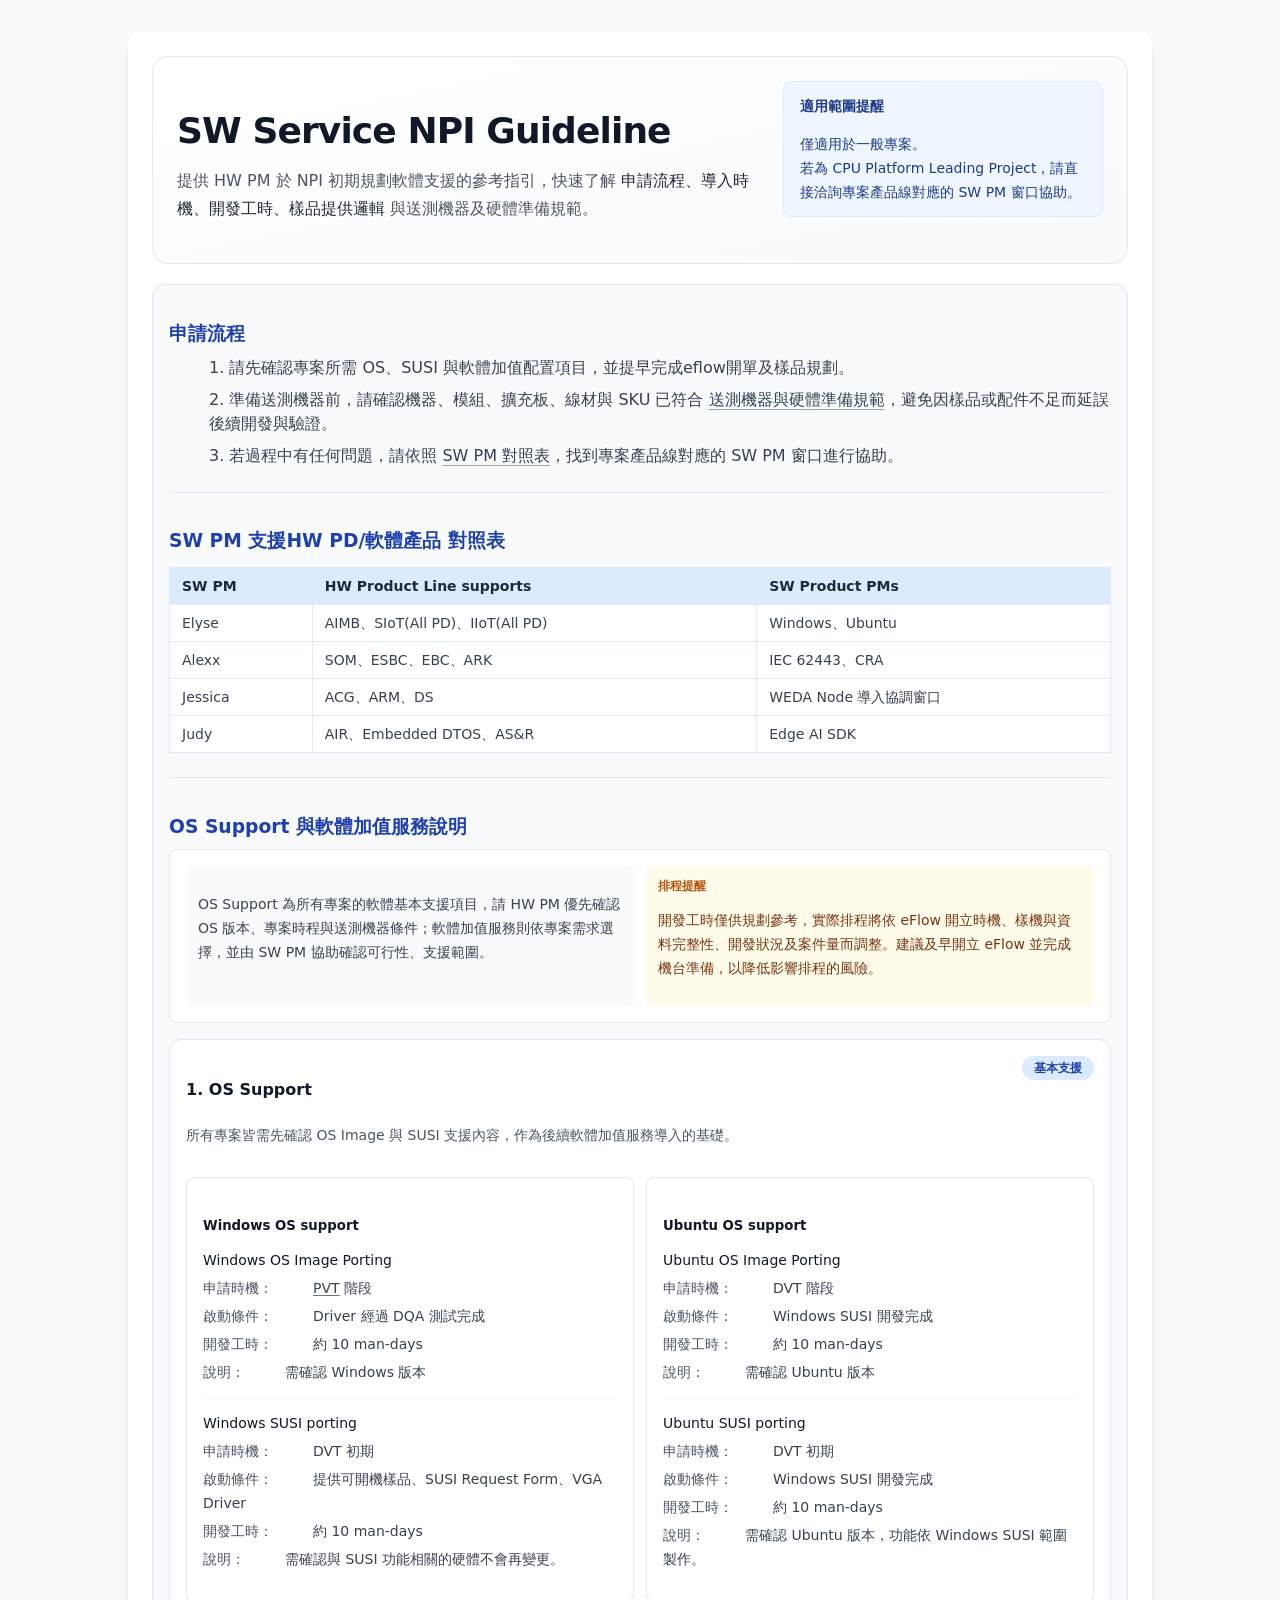
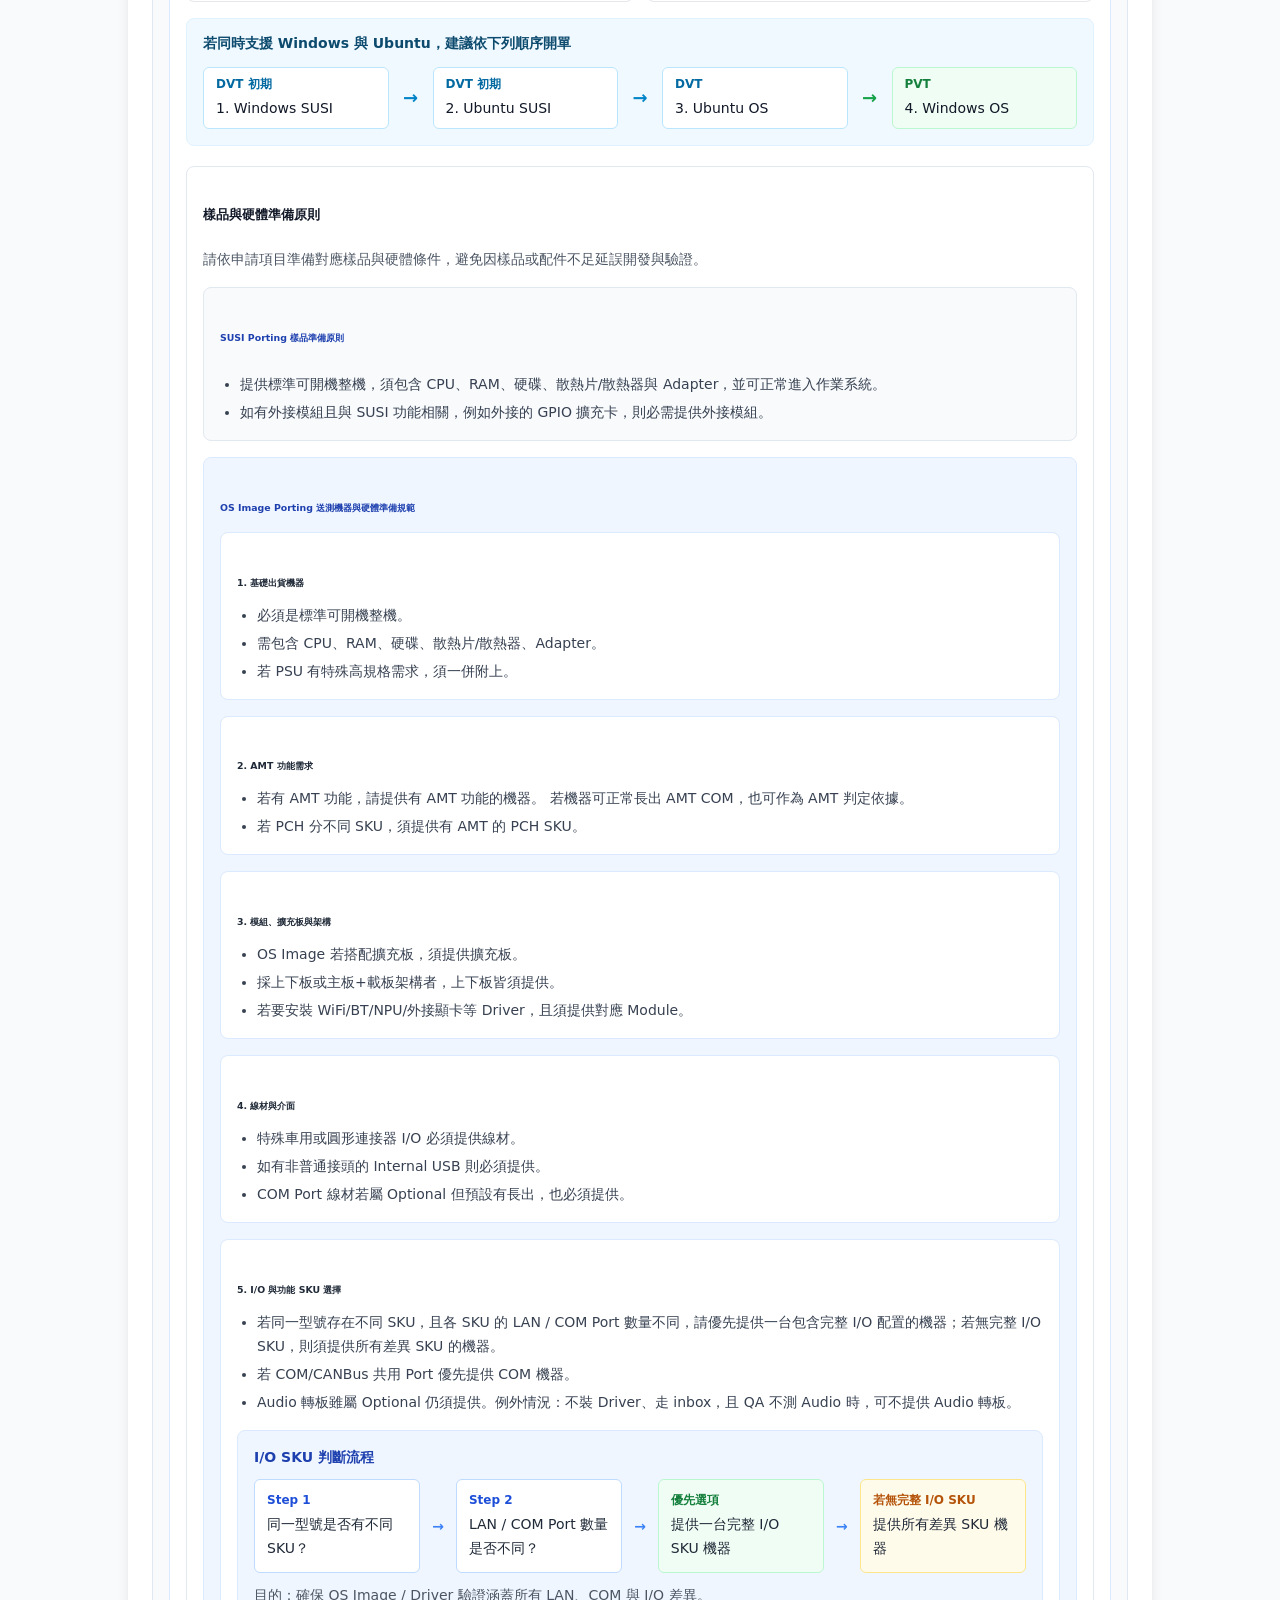
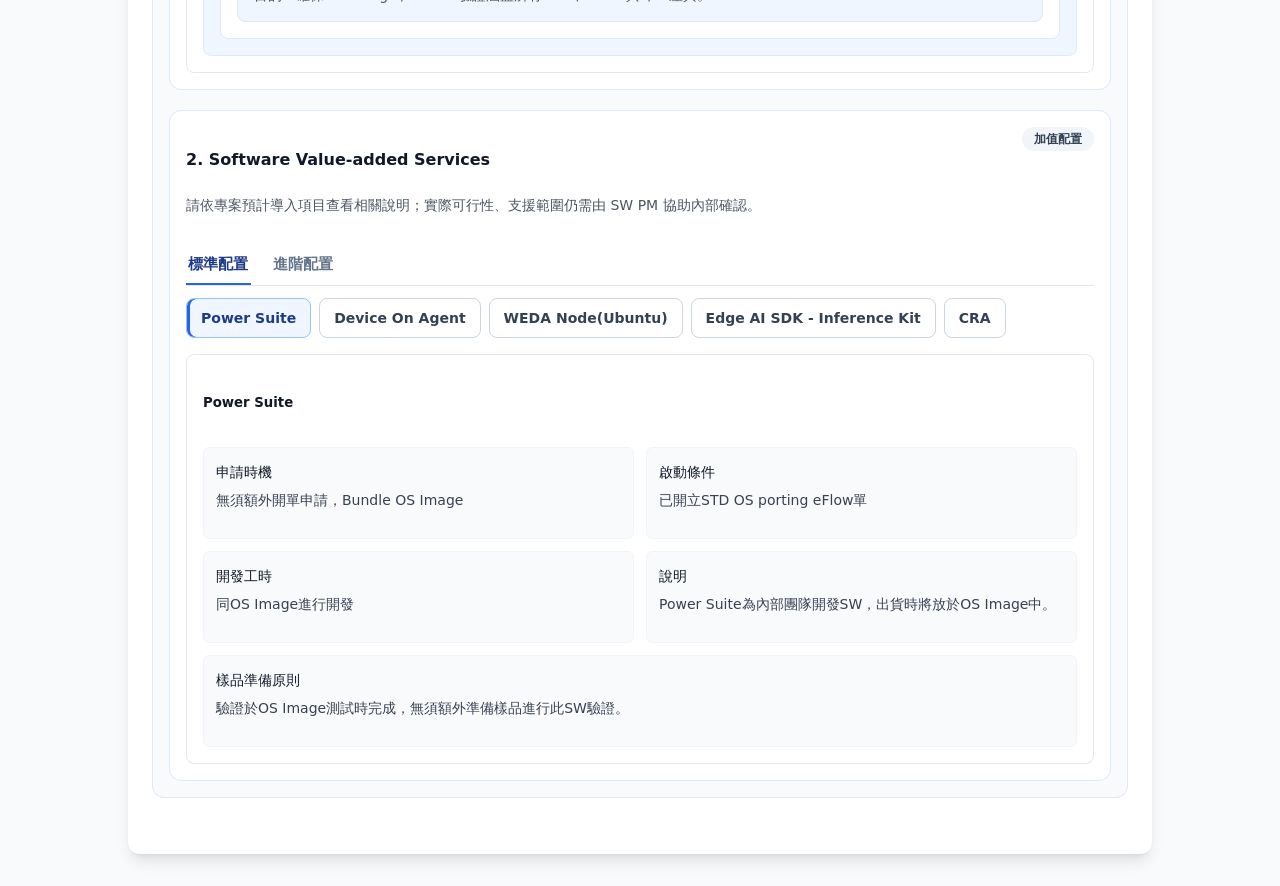
==== html/sw-service-npi-no-cdn.html @ 509550d4 "Update SW Service NPI guideline package" ====
﻿<!DOCTYPE html>
<html lang="zh-TW" class="scroll-smooth">
<head>
  <meta charset="UTF-8" />
  <meta name="viewport" content="width=device-width, initial-scale=1.0" />
  <title>SW Service NPI</title>
  <style id="offline-tailwind-replacement">
    *,*::before,*::after{box-sizing:border-box;border-width:0;border-style:solid;border-color:#e5e7eb}html{line-height:1.5;-webkit-text-size-adjust:100%;font-family:Inter,ui-sans-serif,system-ui,-apple-system,BlinkMacSystemFont,"Segoe UI",sans-serif}body{margin:0;line-height:inherit}button,input,select,textarea{font:inherit;color:inherit;margin:0}button{cursor:pointer;background:transparent}table{border-collapse:collapse}ul,ol{margin-top:0;margin-bottom:0}a{color:inherit;text-decoration:inherit}.scroll-smooth{scroll-behavior:smooth}.fixed{position:fixed}.inset-0{inset:0}.z-50{z-index:50}.mx-auto{margin-left:auto;margin-right:auto}.mt-1{margin-top:.25rem}.mt-2{margin-top:.5rem}.mt-3{margin-top:.75rem}.mt-4{margin-top:1rem}.mt-5{margin-top:1.25rem}.mt-6{margin-top:1.5rem}.mt-8{margin-top:2rem}.mb-0{margin-bottom:0}.mb-1{margin-bottom:.25rem}.mb-2{margin-bottom:.5rem}.mb-3{margin-bottom:.75rem}.mb-4{margin-bottom:1rem}.mb-5{margin-bottom:1.25rem}.mb-6{margin-bottom:1.5rem}.mb-8{margin-bottom:2rem}.block{display:block}.inline{display:inline}.inline-flex{display:inline-flex}.flex{display:flex}.grid{display:grid}.hidden{display:none}.h-4{height:1rem}.h-12{height:3rem}.w-4{width:1rem}.w-12{width:3rem}.w-full{width:100%}.w-fit{width:fit-content}.min-h-screen{min-height:100vh}.min-h-\[100px\]{min-height:100px}.min-w-full{min-width:100%}.min-w-\[760px\]{min-width:760px}.max-w-md{max-width:28rem}.max-w-3xl{max-width:48rem}.max-w-5xl{max-width:64rem}.shrink-0{flex-shrink:0}.grid-cols-\[1fr_28px_1fr_28px_1fr_28px_1fr\]{grid-template-columns:1fr 28px 1fr 28px 1fr 28px 1fr}.flex-col{flex-direction:column}.flex-wrap{flex-wrap:wrap}.items-start{align-items:flex-start}.items-center{align-items:center}.justify-center{justify-content:center}.justify-end{justify-content:flex-end}.gap-1{gap:.25rem}.gap-2{gap:.5rem}.gap-3{gap:.75rem}.gap-4{gap:1rem}.gap-5{gap:1.25rem}.gap-8{gap:2rem}.space-y-1>*+*{margin-top:.25rem}.space-y-2>*+*{margin-top:.5rem}.space-y-3>*+*{margin-top:.75rem}.space-y-4>*+*{margin-top:1rem}.space-y-6>*+*{margin-top:1.5rem}.space-x-2>*+*{margin-left:.5rem}.overflow-x-auto{overflow-x:auto}.scroll-mt-6{scroll-margin-top:1.5rem}.rounded{border-radius:.25rem}.rounded-md{border-radius:.375rem}.rounded-lg{border-radius:.5rem}.rounded-xl{border-radius:.75rem}.rounded-2xl{border-radius:1rem}.rounded-full{border-radius:9999px}.border{border-width:1px}.border-t{border-top-width:1px}.border-b{border-bottom-width:1px}.border-dashed{border-style:dashed}.border-gray-100{border-color:#f3f4f6}.border-gray-200{border-color:#e5e7eb}.border-gray-300{border-color:#d1d5db}.border-slate-100{border-color:#f1f5f9}.border-slate-200{border-color:#e2e8f0}.border-blue-100{border-color:#dbeafe}.border-blue-200{border-color:#bfdbfe}.border-sky-100{border-color:#e0f2fe}.border-sky-200{border-color:#bae6fd}.border-green-200{border-color:#bbf7d0}.border-amber-200{border-color:#fde68a}.bg-white{background-color:#fff}.bg-gray-50{background-color:#f9fafb}.bg-gray-100{background-color:#f3f4f6}.bg-gray-900\/40{background-color:rgba(17,24,39,.4)}.bg-slate-50{background-color:#f8fafc}.bg-slate-100{background-color:#f1f5f9}.bg-blue-50{background-color:#eff6ff}.bg-blue-100{background-color:#dbeafe}.bg-blue-700{background-color:#1d4ed8}.bg-sky-50{background-color:#f0f9ff}.bg-green-50{background-color:#f0fdf4}.bg-green-100{background-color:#dcfce7}.bg-amber-50{background-color:#fffbeb}.bg-gradient-to-br{background-image:linear-gradient(to bottom right,var(--tw-gradient-from,#fff),var(--tw-gradient-to,#f8fafc))}.from-white{--tw-gradient-from:#fff}.to-slate-50{--tw-gradient-to:#f8fafc}.p-3{padding:.75rem}.p-4{padding:1rem}.p-5{padding:1.25rem}.p-6{padding:1.5rem}.px-1{padding-left:.25rem;padding-right:.25rem}.px-3{padding-left:.75rem;padding-right:.75rem}.px-4{padding-left:1rem;padding-right:1rem}.px-5{padding-left:1.25rem;padding-right:1.25rem}.py-1{padding-top:.25rem;padding-bottom:.25rem}.py-2{padding-top:.5rem;padding-bottom:.5rem}.py-2\.5{padding-top:.625rem;padding-bottom:.625rem}.py-3{padding-top:.75rem;padding-bottom:.75rem}.pt-3{padding-top:.75rem}.pt-4{padding-top:1rem}.pt-5{padding-top:1.25rem}.pt-6{padding-top:1.5rem}.pb-1{padding-bottom:.25rem}.pl-5{padding-left:1.25rem}.text-left{text-align:left}.text-center{text-align:center}.text-xs{font-size:.75rem;line-height:1rem}.text-sm{font-size:.875rem;line-height:1.25rem}.text-base{font-size:1rem;line-height:1.5rem}.text-lg{font-size:1.125rem;line-height:1.75rem}.text-xl{font-size:1.25rem;line-height:1.75rem}.text-2xl{font-size:1.5rem;line-height:2rem}.text-3xl{font-size:1.875rem;line-height:2.25rem}.font-medium{font-weight:500}.font-semibold{font-weight:600}.font-bold{font-weight:700}.leading-none{line-height:1}.leading-6{line-height:1.5rem}.leading-7{line-height:1.75rem}.leading-relaxed{line-height:1.625}.tracking-tight{letter-spacing:-.025em}.text-white{color:#fff}.text-gray-500{color:#6b7280}.text-gray-600{color:#4b5563}.text-gray-700{color:#374151}.text-gray-800{color:#1f2937}.text-gray-900{color:#111827}.text-slate-700{color:#334155}.text-blue-500{color:#3b82f6}.text-blue-600{color:#2563eb}.text-blue-700{color:#1d4ed8}.text-blue-800{color:#1e40af}.text-blue-900{color:#1e3a8a}.text-sky-600{color:#0284c7}.text-sky-700{color:#0369a1}.text-sky-900{color:#0c4a6e}.text-sky-950{color:#082f49}.text-green-600{color:#16a34a}.text-green-700{color:#15803d}.text-amber-700{color:#b45309}.text-amber-900{color:#78350f}.text-red-600{color:#dc2626}.underline{text-decoration-line:underline}.decoration-1{text-decoration-thickness:1px}.decoration-slate-400{text-decoration-color:#94a3b8}.decoration-slate-500{text-decoration-color:#64748b}.underline-offset-2{text-underline-offset:2px}.underline-offset-4{text-underline-offset:4px}.shadow-sm{box-shadow:0 1px 2px 0 rgba(0,0,0,.05)}.shadow-lg{box-shadow:0 10px 15px -3px rgba(0,0,0,.1),0 4px 6px -4px rgba(0,0,0,.1)}.shadow-xl{box-shadow:0 20px 25px -5px rgba(0,0,0,.1),0 8px 10px -6px rgba(0,0,0,.1)}.list-decimal{list-style-type:decimal}.list-disc{list-style-type:disc}.list-inside{list-style-position:inside}.list-outside{list-style-position:outside}.break-words{overflow-wrap:break-word}.whitespace-normal{white-space:normal}.hover\:bg-blue-800:hover{background-color:#1e40af}.hover\:text-slate-900:hover{color:#0f172a}.focus\:outline-none:focus{outline:2px solid transparent;outline-offset:2px}.focus\:border-blue-500:focus{border-color:#3b82f6}.focus\:ring-2:focus{box-shadow:0 0 0 2px rgba(59,130,246,.25)}.focus\:ring-blue-100:focus{box-shadow:0 0 0 2px #dbeafe}.focus\:ring-blue-200:focus{box-shadow:0 0 0 2px #bfdbfe}input,select,textarea{border:1px solid #d1d5db;background:#fff}input[type="checkbox"]{accent-color:#2563eb}input::file-selector-button{margin-right:1rem;border:0;border-radius:.375rem;background:#eff6ff;padding:.5rem 1rem;color:#1d4ed8;font-size:.875rem;font-weight:600}input::file-selector-button:hover{background:#dbeafe}@media (min-width:640px){.sm\:grid-cols-2{grid-template-columns:repeat(2,minmax(0,1fr))}.sm\:flex-row{flex-direction:row}.sm\:items-center{align-items:center}.sm\:justify-end{justify-content:flex-end}}@media (min-width:768px){.md\:block{display:block}.md\:col-span-2{grid-column:span 2/span 2}.md\:max-w-xs{max-width:20rem}.md\:grid-cols-2{grid-template-columns:repeat(2,minmax(0,1fr))}.md\:grid-cols-3{grid-template-columns:repeat(3,minmax(0,1fr))}.md\:grid-cols-4{grid-template-columns:repeat(4,minmax(0,1fr))}.md\:grid-cols-\[1fr_auto_1fr_auto_1fr_auto_1fr\]{grid-template-columns:1fr auto 1fr auto 1fr auto 1fr}.md\:flex-row{flex-direction:row}.md\:items-start{align-items:flex-start}.md\:items-center{align-items:center}.md\:items-end{align-items:flex-end}.md\:items-baseline{align-items:baseline}.md\:justify-between{justify-content:space-between}.md\:p-8{padding:2rem}.md\:text-4xl{font-size:2.25rem;line-height:2.5rem}}
  </style>
  <style>
    .service-category-tab {
      border-bottom: 2px solid transparent;
      color: #64748b;
      font-size: 0.95rem;
      font-weight: 700;
      padding: 0.35rem 0.15rem 0.45rem;
      transition: border-color 120ms ease, color 120ms ease;
    }

    .service-category-tab + .service-category-tab {
      margin-left: 1.25rem;
    }

    .service-category-tab:hover,
    .service-category-tab.is-active {
      border-color: #2563eb;
      color: #1e3a8a;
    }

    .service-tab {
      border: 1px solid #cbd5e1;
      background: #ffffff;
      color: #334155;
      border-radius: 0.5rem;
      font-size: 0.875rem;
      font-weight: 600;
      line-height: 1.25rem;
      padding: 0.55rem 0.875rem;
      transition: background-color 120ms ease, border-color 120ms ease, color 120ms ease, box-shadow 120ms ease;
    }

    .service-tab:hover {
      border-color: #93c5fd;
      background: #f8fafc;
      color: #0f172a;
    }

    .service-category-tab:focus-visible,
    .service-tab:focus-visible {
      outline: none;
      box-shadow: 0 0 0 3px rgba(147, 197, 253, 0.35);
    }

    .service-tab.is-active {
      border-color: #93c5fd;
      background: #eff6ff;
      color: #1e3a8a;
      box-shadow: inset 3px 0 0 #2563eb;
    }
  </style></head>
<body class="bg-gray-50 min-h-screen p-4 md:p-8">
  <main class="max-w-5xl mx-auto space-y-6">
    <section class="bg-white rounded-xl shadow-lg p-6">
      <div class="mb-5 rounded-2xl border border-gray-200 bg-gradient-to-br from-white to-slate-50 p-6">
        <div class="flex flex-col gap-5 md:flex-row md:items-start md:justify-between">
          <div class="max-w-3xl">
            <h1 class="text-3xl font-bold tracking-tight text-gray-900 mb-3 md:text-4xl">SW Service NPI Guideline</h1>
            <p class="text-base leading-7 text-gray-600">
              提供 HW PM 於 NPI 初期規劃軟體支援的參考指引，快速了解
              <span class="font-medium text-gray-800">申請流程、導入時機、開發工時、樣品提供邏輯</span>
              與送測機器及硬體準備規範。
            </p>
          </div>
          <div class="shrink-0 rounded-lg border border-blue-100 bg-blue-50 px-4 py-3 text-sm leading-6 text-blue-900 md:max-w-xs">
            <div class="font-semibold mb-1">適用範圍提醒</div>
            <p class="mb-0">
              僅適用於一般專案。<br />
              若為 CPU Platform Leading Project，請直接洽詢專案產品線對應的 SW PM 窗口協助。
            </p>
          </div>
        </div>
      </div>

      <div class="mb-8 rounded-xl border border-slate-200 bg-slate-50 p-4 text-gray-700">
        <div id="request-flow" class="scroll-mt-6">
          <h3 class="font-semibold text-blue-800 mb-2">申請流程</h3>
          <ol class="list-decimal list-inside space-y-2">
            <li>請先確認專案所需 OS、SUSI 與軟體加值配置項目，並提早完成eflow開單及樣品規劃。</li>
            <li>準備送測機器前，請確認機器、模組、擴充板、線材與 SKU 已符合 <a href="#hardware-preparation" class="font-medium text-slate-700 underline decoration-slate-400 decoration-1 underline-offset-4 hover:text-slate-900">送測機器與硬體準備規範</a>，避免因樣品或配件不足而延誤後續開發與驗證。</li>
            <li>若過程中有任何問題，請依照 <a href="#sw-pm-mapping" class="font-medium text-slate-700 underline decoration-slate-400 decoration-1 underline-offset-4 hover:text-slate-900">SW PM 對照表</a>，找到專案產品線對應的 SW PM 窗口進行協助。</li>
          </ol>
        </div>

        <div id="sw-pm-mapping" class="mt-6 scroll-mt-6 border-t border-blue-100 pt-4">
          <h3 class="font-semibold text-blue-800 mb-3">SW PM 支援HW PD/軟體產品 對照表</h3>
          <div class="overflow-x-auto">
            <table class="min-w-full border border-blue-100 text-sm bg-white">
              <thead class="bg-blue-100 text-gray-800">
                <tr>
                  <th class="border border-blue-100 px-3 py-2 text-left">SW PM</th>
                  <th class="border border-blue-100 px-3 py-2 text-left">HW Product Line supports</th>
                  <th class="border border-blue-100 px-3 py-2 text-left">SW Product PMs</th>
                </tr>
              </thead>
              <tbody>
                <tr>
                  <td class="border border-blue-100 px-3 py-2 font-medium">Elyse</td>
                  <td class="border border-blue-100 px-3 py-2">AIMB、SIoT(All PD)、IIoT(All PD)</td>
                  <td class="border border-blue-100 px-3 py-2">Windows、Ubuntu</td>
                </tr>
                <tr>
                  <td class="border border-blue-100 px-3 py-2 font-medium">Alexx</td>
                  <td class="border border-blue-100 px-3 py-2">SOM、ESBC、EBC、ARK</td>
                  <td class="border border-blue-100 px-3 py-2">IEC 62443、CRA</td>
                </tr>
                <tr>
                  <td class="border border-blue-100 px-3 py-2 font-medium">Jessica</td>
                  <td class="border border-blue-100 px-3 py-2">ACG、ARM、DS</td>
                  <td class="border border-blue-100 px-3 py-2">WEDA Node 導入協調窗口</td>
                </tr>
                <tr>
                  <td class="border border-blue-100 px-3 py-2 font-medium">Judy</td>
                  <td class="border border-blue-100 px-3 py-2">AIR、Embedded DTOS、AS&amp;R</td>
                  <td class="border border-blue-100 px-3 py-2">Edge AI SDK</td>
                </tr>
              </tbody>
            </table>
          </div>
        </div>

        <div id="lt-table" class="mt-6 scroll-mt-6 border-t border-blue-100 pt-4">
          <h3 class="font-semibold text-blue-800 mb-2">OS Support 與軟體加值服務說明</h3>
          <div class="mb-4 rounded-lg border border-slate-200 bg-white p-4 text-sm leading-6 text-gray-700">
            <div class="grid gap-3 md:grid-cols-2">
              <div class="rounded-md bg-slate-50 p-3">
                <p>OS Support 為所有專案的軟體基本支援項目，請 HW PM 優先確認 OS 版本、專案時程與送測機器條件；軟體加值服務則依專案需求選擇，並由 SW PM 協助確認可行性、支援範圍。</p>
              </div>
              <div class="rounded-md bg-amber-50 p-3 text-amber-900">
                <div class="mb-1 text-xs font-semibold text-amber-700">排程提醒</div>
                <p>開發工時僅供規劃參考，實際排程將依 eFlow 開立時機、樣機與資料完整性、開發狀況及案件量而調整。建議及早開立 eFlow 並完成機台準備，以降低影響排程的風險。</p>
              </div>
            </div>
          </div>

          <section id="os-support" class="scroll-mt-6 rounded-xl border border-blue-100 bg-white p-4">
            <div class="mb-4 flex flex-col gap-2 md:flex-row md:items-start md:justify-between">
              <div>
                <h4 class="font-semibold text-gray-900">1. OS Support</h4>
                <p class="mt-1 text-sm leading-6 text-gray-600">所有專案皆需先確認 OS Image 與 SUSI 支援內容，作為後續軟體加值服務導入的基礎。</p>
              </div>
              <span class="w-fit rounded-full bg-blue-100 px-3 py-1 text-xs font-semibold text-blue-800">基本支援</span>
            </div>

            <div class="grid gap-3 md:grid-cols-2">
              <div class="rounded-lg border border-gray-200 p-4">
                <h5 class="mb-3 font-semibold text-gray-900">Windows OS support</h5>
                <div class="space-y-3 text-sm leading-6 text-gray-700">
                  <div><div class="font-medium text-gray-900">Windows OS Image Porting</div><dl class="mt-1 grid gap-1"><div><dt class="inline font-medium text-gray-600">申請時機：</dt><dd class="inline"><span class="underline decoration-slate-500 underline-offset-2">PVT</span> 階段</dd></div><div><dt class="inline font-medium text-gray-600">啟動條件：</dt><dd class="inline">Driver 經過 DQA 測試完成</dd></div><div><dt class="inline font-medium text-gray-600">開發工時：</dt><dd class="inline">約 10 man-days</dd></div><div><dt class="inline font-medium text-gray-600">說明：</dt><dd class="inline">需確認 Windows 版本</dd></div></dl></div>
                  <div class="border-t border-gray-100 pt-3"><div class="font-medium text-gray-900">Windows SUSI porting</div><dl class="mt-1 grid gap-1"><div><dt class="inline font-medium text-gray-600">申請時機：</dt><dd class="inline">DVT 初期</dd></div><div><dt class="inline font-medium text-gray-600">啟動條件：</dt><dd class="inline">提供可開機樣品、SUSI Request Form、VGA Driver</dd></div><div><dt class="inline font-medium text-gray-600">開發工時：</dt><dd class="inline">約 10 man-days</dd></div><div><dt class="inline font-medium text-gray-600">說明：</dt><dd class="inline">需確認與 SUSI 功能相關的硬體不會再變更。</dd></div></dl></div>
                </div>
              </div>
              <div class="rounded-lg border border-gray-200 p-4">
                <h5 class="mb-3 font-semibold text-gray-900">Ubuntu OS support</h5>
                <div class="space-y-3 text-sm leading-6 text-gray-700">
                  <div><div class="font-medium text-gray-900">Ubuntu OS Image Porting</div><dl class="mt-1 grid gap-1"><div><dt class="inline font-medium text-gray-600">申請時機：</dt><dd class="inline">DVT 階段</dd></div><div><dt class="inline font-medium text-gray-600">啟動條件：</dt><dd class="inline">Windows SUSI 開發完成</dd></div><div><dt class="inline font-medium text-gray-600">開發工時：</dt><dd class="inline">約 10 man-days</dd></div><div><dt class="inline font-medium text-gray-600">說明：</dt><dd class="inline">需確認 Ubuntu 版本</dd></div></dl></div>
                  <div class="border-t border-gray-100 pt-3"><div class="font-medium text-gray-900">Ubuntu SUSI porting</div><dl class="mt-1 grid gap-1"><div><dt class="inline font-medium text-gray-600">申請時機：</dt><dd class="inline">DVT 初期</dd></div><div><dt class="inline font-medium text-gray-600">啟動條件：</dt><dd class="inline">Windows SUSI 開發完成</dd></div><div><dt class="inline font-medium text-gray-600">開發工時：</dt><dd class="inline">約 10 man-days</dd></div><div><dt class="inline font-medium text-gray-600">說明：</dt><dd class="inline">需確認 Ubuntu 版本，功能依 Windows SUSI 範圍製作。</dd></div></dl></div>
                </div>
              </div>
            </div>


            <div class="mt-4 rounded-lg border border-sky-100 bg-sky-50 px-4 py-3 text-sm leading-6 text-sky-950">
              <div class="flex flex-col gap-1 md:flex-row md:items-baseline md:justify-between">
                <div class="font-semibold text-sky-900">若同時支援 Windows 與 Ubuntu，建議依下列順序開單</div>
              </div>
              <div class="mt-3 overflow-x-auto pb-1">
                <div class="grid min-w-[760px] grid-cols-[1fr_28px_1fr_28px_1fr_28px_1fr] items-center gap-2">
                  <div class="rounded-md border border-sky-200 bg-white px-3 py-2">
                    <div class="mb-1 text-xs font-semibold text-sky-700">DVT 初期</div>
                    <div class="font-medium text-gray-900">1. Windows SUSI</div>
                  </div>
                  <div class="text-center text-lg font-bold text-sky-600">→</div>
                  <div class="rounded-md border border-sky-200 bg-white px-3 py-2">
                    <div class="mb-1 text-xs font-semibold text-sky-700">DVT 初期</div>
                    <div class="font-medium text-gray-900">2. Ubuntu SUSI</div>
                  </div>
                  <div class="text-center text-lg font-bold text-sky-600">→</div>
                  <div class="rounded-md border border-sky-200 bg-white px-3 py-2">
                    <div class="mb-1 text-xs font-semibold text-sky-700">DVT</div>
                    <div class="font-medium text-gray-900">3. Ubuntu OS</div>
                  </div>
                  <div class="text-center text-lg font-bold text-green-600">→</div>
                  <div class="rounded-md border border-green-200 bg-green-50 px-3 py-2">
                    <div class="mb-1 text-xs font-semibold text-green-700">PVT</div>
                    <div class="font-medium text-gray-900">4. Windows OS</div>
                  </div>
                </div>
              </div>
            </div>

            <div id="hardware-preparation" class="mt-5 scroll-mt-6 rounded-lg border border-slate-200 bg-white p-4">
              <div class="mb-4">
                <h5 class="font-semibold text-gray-900">樣品與硬體準備原則</h5>
                <p class="mt-1 text-sm leading-6 text-gray-600">請依申請項目準備對應樣品與硬體條件，避免因樣品或配件不足延誤開發與驗證。</p>
              </div>
              <div class="space-y-4 text-sm leading-6 text-gray-700">
                <section class="rounded-lg border border-slate-200 bg-slate-50 p-4">
                  <h6 class="font-semibold text-blue-800">SUSI Porting 樣品準備原則</h6>
                  <ul class="mt-3 list-disc list-outside space-y-1 pl-5">
                    <li>提供標準可開機整機，須包含 CPU、RAM、硬碟、散熱片/散熱器與 Adapter，並可正常進入作業系統。</li>
                    <li>如有外接模組且與 SUSI 功能相關，例如外接的 GPIO 擴充卡，則必需提供外接模組。</li>
                  </ul>
                </section>

                <section class="rounded-lg border border-blue-100 bg-blue-50 p-4">
                  <h6 class="mb-3 font-semibold text-blue-800">OS Image Porting 送測機器與硬體準備規範</h6>
                  <div class="space-y-4">
                    <div class="rounded-lg border border-blue-100 bg-white p-4"><h6 class="font-semibold text-gray-800 mb-2">1. 基礎出貨機器</h6><ul class="list-disc list-outside pl-5 space-y-1"><li>必須是標準可開機整機。</li><li>需包含 CPU、RAM、硬碟、散熱片/散熱器、Adapter。</li><li>若 PSU 有特殊高規格需求，須一併附上。</li></ul></div>
                    <div class="rounded-lg border border-blue-100 bg-white p-4"><h6 class="font-semibold text-gray-800 mb-2">2. AMT 功能需求</h6><ul class="list-disc list-outside pl-5 space-y-1"><li>若有 AMT 功能，請提供有 AMT 功能的機器。 若機器可正常長出 AMT COM，也可作為 AMT 判定依據。</li><li>若 PCH 分不同 SKU，須提供有 AMT 的 PCH SKU。</li></ul></div>
                    <div class="rounded-lg border border-blue-100 bg-white p-4"><h6 class="font-semibold text-gray-800 mb-2">3. 模組、擴充板與架構</h6><ul class="list-disc list-outside pl-5 space-y-1"><li>OS Image 若搭配擴充板，須提供擴充板。</li><li>採上下板或主板+載板架構者，上下板皆須提供。</li><li>若要安裝 WiFi/BT/NPU/外接顯卡等 Driver，且須提供對應 Module。</li></ul></div>
                    <div class="rounded-lg border border-blue-100 bg-white p-4"><h6 class="font-semibold text-gray-800 mb-2">4. 線材與介面</h6><ul class="list-disc list-outside pl-5 space-y-1"><li>特殊車用或圓形連接器 I/O 必須提供線材。</li><li>如有非普通接頭的 Internal USB 則必須提供。</li><li>COM Port 線材若屬 Optional 但預設有長出，也必須提供。</li></ul></div>
                    <div class="rounded-lg border border-blue-100 bg-white p-4"><h6 class="font-semibold text-gray-800 mb-2">5. I/O 與功能 SKU 選擇</h6><ul class="list-disc list-outside pl-5 space-y-1"><li>若同一型號存在不同 SKU，且各 SKU 的 LAN / COM Port 數量不同，請優先提供一台包含完整 I/O 配置的機器；若無完整 I/O SKU，則須提供所有差異 SKU 的機器。</li><li>若 COM/CANBus 共用 Port 優先提供 COM 機器。</li><li>Audio 轉板雖屬 Optional 仍須提供。例外情況：不裝 Driver、走 inbox，且 QA 不測 Audio 時，可不提供 Audio 轉板。</li></ul><div class="mt-4 rounded-lg border border-blue-100 bg-blue-50 p-4"><div class="text-sm font-semibold text-blue-800 mb-3">I/O SKU 判斷流程</div><div class="grid gap-3 md:grid-cols-[1fr_auto_1fr_auto_1fr_auto_1fr] md:items-center"><div class="rounded-md border border-blue-200 bg-white p-3"><div class="text-xs font-semibold text-blue-700 mb-1">Step 1</div><div class="font-medium text-gray-800">同一型號是否有不同 SKU？</div></div><div class="hidden md:block text-blue-500 font-bold text-center">→</div><div class="rounded-md border border-blue-200 bg-white p-3"><div class="text-xs font-semibold text-blue-700 mb-1">Step 2</div><div class="font-medium text-gray-800">LAN / COM Port 數量是否不同？</div></div><div class="hidden md:block text-blue-500 font-bold text-center">→</div><div class="rounded-md border border-green-200 bg-green-50 p-3"><div class="text-xs font-semibold text-green-700 mb-1">優先選項</div><div class="font-medium text-gray-800">提供一台完整 I/O SKU 機器</div></div><div class="hidden md:block text-blue-500 font-bold text-center">→</div><div class="rounded-md border border-amber-200 bg-amber-50 p-3"><div class="text-xs font-semibold text-amber-700 mb-1">若無完整 I/O SKU</div><div class="font-medium text-gray-800">提供所有差異 SKU 機器</div></div></div><div class="mt-3 text-sm text-gray-600">目的：確保 OS Image / Driver 驗證涵蓋所有 LAN、COM 與 I/O 差異。</div></div></div>
                  </div>
                </section>
              </div>
            </div>
          </section>

          <section id="value-added-services" class="mt-5 scroll-mt-6 rounded-xl border border-blue-100 bg-white p-4">
            <div class="mb-4 flex flex-col gap-2 md:flex-row md:items-start md:justify-between"><div><h4 class="font-semibold text-gray-900">2. Software Value-added Services</h4><p class="mt-1 text-sm leading-6 text-gray-600">請依專案預計導入項目查看相關說明；實際可行性、支援範圍仍需由 SW PM 協助內部確認。</p></div><span class="w-fit rounded-full bg-slate-100 px-3 py-1 text-xs font-semibold text-slate-700">加值配置</span></div>
            <div class="mb-3 flex items-center border-b border-slate-200" role="tablist" aria-label="Software component category">
              <button type="button" class="service-category-tab is-active" data-service-category="required" aria-selected="true">標準配置</button>
              <button type="button" class="service-category-tab" data-service-category="advanced" aria-selected="false">進階配置</button>
            </div>
            <div class="mb-4 mt-3 flex flex-wrap gap-2" role="tablist" aria-label="Software value-added service requirements">
              <button type="button" class="service-tab is-active" data-service-category="required" data-service-tab="power-suite" role="tab" aria-selected="true">Power Suite</button>
              <button type="button" class="service-tab" data-service-category="required" data-service-tab="device-on" role="tab" aria-selected="false">Device On Agent</button>
              <button type="button" class="service-tab" data-service-category="required" data-service-tab="weda" role="tab" aria-selected="false">WEDA Node(Ubuntu)</button>
              <button type="button" class="service-tab" data-service-category="required" data-service-tab="edge-ai" role="tab" aria-selected="false">Edge AI SDK - Inference Kit</button>
              <button type="button" class="service-tab" data-service-category="required" data-service-tab="cra" role="tab" aria-selected="false">CRA</button>
              <button type="button" class="service-tab hidden" data-service-category="advanced" data-service-tab="gen-ai" role="tab" aria-selected="false">Edge AI SDK - Gen AI Studio</button>
              <button type="button" class="service-tab hidden" data-service-category="advanced" data-service-tab="iec-62443" role="tab" aria-selected="false">IEC 62443</button>
              <button type="button" class="service-tab hidden" data-service-category="advanced" data-service-tab="robotic-suite" role="tab" aria-selected="false">Robotic Suite</button>
            </div>
            <div class="service-panel hidden rounded-lg border border-gray-200 bg-white p-4" data-service-panel="edge-ai" role="tabpanel"><div class="mb-3 flex flex-col gap-2 md:flex-row md:items-center md:justify-between"><h5 class="font-semibold text-gray-900">Edge AI SDK - Inference Kit</h5></div><div class="grid gap-3 text-sm leading-6 text-gray-700 md:grid-cols-2"><div class="rounded-md border border-slate-100 bg-slate-50 p-3"><div class="font-medium text-gray-900">申請時機</div><p class="mt-1">無須額外開單申請，Bundle OS Image</p></div><div class="rounded-md border border-slate-100 bg-slate-50 p-3"><div class="font-medium text-gray-900">啟動條件</div><p class="mt-1">由SW PM確認是否支援、提供含公版OS樣機</p></div><div class="rounded-md border border-slate-100 bg-slate-50 p-3"><div class="font-medium text-gray-900">開發工時</div><p class="mt-1">約 15 man-days</p></div><div class="rounded-md border border-slate-100 bg-slate-50 p-3"><div class="font-medium text-gray-900">說明</div><p class="mt-1">若需 NPU/GPU，須提供對應 Module。</p></div><div class="rounded-md border border-slate-100 bg-slate-50 p-3 md:col-span-2"><div class="font-medium text-gray-900">樣品準備原則</div><ul class="mt-1 list-disc list-outside space-y-1 pl-5"><li>提供最高階 SKU。</li><li>Readiness 程度需達 PVT。</li><li>原廠需有論述 support AI。</li><li>提供的樣機需包含 OS。</li></ul></div></div></div>
            <div class="service-panel hidden rounded-lg border border-gray-200 bg-white p-4" data-service-panel="cra" role="tabpanel"><div class="mb-3 flex flex-col gap-2 md:flex-row md:items-center md:justify-between"><h5 class="font-semibold text-gray-900">CRA</h5></div><div class="grid gap-3 text-sm leading-6 text-gray-700 md:grid-cols-2"><div class="rounded-md border border-slate-100 bg-slate-50 p-3"><div class="font-medium text-gray-900">申請時機</div><p class="mt-1">PVT 階段</p></div><div class="rounded-md border border-slate-100 bg-slate-50 p-3"><div class="font-medium text-gray-900">啟動條件</div><p class="mt-1">標準 OS 單完成</p></div><div class="rounded-md border border-slate-100 bg-slate-50 p-3"><div class="font-medium text-gray-900">開發工時</div><p class="mt-1">目前無法估計</p></div><div class="rounded-md border border-slate-100 bg-slate-50 p-3"><div class="font-medium text-gray-900">說明</div><p class="mt-1">需與 Alexx 確認 CRA 需求與申請項目。</p></div><div class="rounded-md border border-slate-100 bg-slate-50 p-3 md:col-span-2"><div class="font-medium text-gray-900">樣品準備原則</div><p class="mt-1">請依 OS Image 送測機器與硬體準備規範提供標準可開機樣品，並確認標準 OS 單已完成。</p></div></div></div>
            <div class="service-panel hidden rounded-lg border border-gray-200 bg-white p-4" data-service-panel="weda" role="tabpanel"><div class="mb-3 flex flex-col gap-2 md:flex-row md:items-center md:justify-between"><h5 class="font-semibold text-gray-900">WEDA Node(Ubuntu)</h5></div><div class="grid gap-3 text-sm leading-6 text-gray-700 md:grid-cols-2"><div class="rounded-md border border-slate-100 bg-slate-50 p-3"><div class="font-medium text-gray-900">申請時機</div><p class="mt-1">無須額外開單申請，Bundle OS Image</p></div><div class="rounded-md border border-slate-100 bg-slate-50 p-3"><div class="font-medium text-gray-900">啟動條件</div><p class="mt-1">完成新增產品至<a href="https://learn.advantech.com/weda/docs/WEDA_Certified_Hardware/WEDA_Edge/" target="_blank" rel="noopener noreferrer" onclick="window.open(this.href, '_blank', 'noopener,noreferrer'); return false;" class="font-medium text-slate-700 underline decoration-slate-400 decoration-1 underline-offset-4 hover:text-slate-900">Certified HW List</a>，並已開立Ubuntu STD OS Porting eFlow單</p></div><div class="rounded-md border border-slate-100 bg-slate-50 p-3"><div class="font-medium text-gray-900">開發工時</div><p class="mt-1">同OS Image進行開發</p></div><div class="rounded-md border border-slate-100 bg-slate-50 p-3"><div class="font-medium text-gray-900">說明</div><p class="mt-1">WEDA Node由WEDA團隊開發SW，出貨時將放於OS Image中。</p></div><div class="rounded-md border border-slate-100 bg-slate-50 p-3 md:col-span-2"><div class="font-medium text-gray-900">樣品準備原則</div><p class="mt-1">WEDA 驗證由PD AE團隊進行驗證，請HW PM提供機台給AE協助。驗證完畢後，須提供驗證結果截圖給WEDA 團隊，進行產品新增至<a href="https://learn.advantech.com/weda/docs/WEDA_Certified_Hardware/WEDA_Edge/" target="_blank" rel="noopener noreferrer" onclick="window.open(this.href, '_blank', 'noopener,noreferrer'); return false;" class="font-medium text-slate-700 underline decoration-slate-400 decoration-1 underline-offset-4 hover:text-slate-900">Certified HW List</a>的流程，再請SW 團隊將此SW 包入到OS Image中一同出貨。</p></div></div></div>
            <div class="service-panel hidden rounded-lg border border-gray-200 bg-white p-4" data-service-panel="device-on" role="tabpanel"><div class="mb-3 flex flex-col gap-2 md:flex-row md:items-center md:justify-between"><h5 class="font-semibold text-gray-900">Device On Agent</h5></div><div class="grid gap-3 text-sm leading-6 text-gray-700 md:grid-cols-2"><div class="rounded-md border border-slate-100 bg-slate-50 p-3"><div class="font-medium text-gray-900">申請時機</div><p class="mt-1">無須額外開單申請，Bundle OS Image</p></div><div class="rounded-md border border-slate-100 bg-slate-50 p-3"><div class="font-medium text-gray-900">啟動條件</div><p class="mt-1">已開立STD OS porting eFlow單</p></div><div class="rounded-md border border-slate-100 bg-slate-50 p-3"><div class="font-medium text-gray-900">開發工時</div><p class="mt-1">同OS Image進行開發</p></div><div class="rounded-md border border-slate-100 bg-slate-50 p-3"><div class="font-medium text-gray-900">說明</div><p class="mt-1">Device On Agent為內部團隊開發SW，出貨時將放於OS Image中。</p></div><div class="rounded-md border border-slate-100 bg-slate-50 p-3 md:col-span-2"><div class="font-medium text-gray-900">樣品準備原則</div><p class="mt-1">驗證於OS Image測試時完成，無須額外準備樣品進行此SW驗證。</p></div></div></div>
            <div class="service-panel rounded-lg border border-gray-200 bg-white p-4" data-service-panel="power-suite" role="tabpanel"><div class="mb-3 flex flex-col gap-2 md:flex-row md:items-center md:justify-between"><h5 class="font-semibold text-gray-900">Power Suite</h5></div><div class="grid gap-3 text-sm leading-6 text-gray-700 md:grid-cols-2"><div class="rounded-md border border-slate-100 bg-slate-50 p-3"><div class="font-medium text-gray-900">申請時機</div><p class="mt-1">無須額外開單申請，Bundle OS Image</p></div><div class="rounded-md border border-slate-100 bg-slate-50 p-3"><div class="font-medium text-gray-900">啟動條件</div><p class="mt-1">已開立STD OS porting eFlow單</p></div><div class="rounded-md border border-slate-100 bg-slate-50 p-3"><div class="font-medium text-gray-900">開發工時</div><p class="mt-1">同OS Image進行開發</p></div><div class="rounded-md border border-slate-100 bg-slate-50 p-3"><div class="font-medium text-gray-900">說明</div><p class="mt-1">Power Suite為內部團隊開發SW，出貨時將放於OS Image中。</p></div><div class="rounded-md border border-slate-100 bg-slate-50 p-3 md:col-span-2"><div class="font-medium text-gray-900">樣品準備原則</div><p class="mt-1">驗證於OS Image測試時完成，無須額外準備樣品進行此SW驗證。</p></div></div></div>
            <div class="service-panel hidden rounded-lg border border-gray-200 bg-white p-4" data-service-panel="gen-ai" role="tabpanel"><div class="mb-3 flex flex-col gap-2 md:flex-row md:items-center md:justify-between"><h5 class="font-semibold text-gray-900">Edge AI SDK - Gen AI Studio</h5></div><div class="grid gap-3 text-sm leading-6 text-gray-700 md:grid-cols-2"><div class="rounded-md border border-slate-100 bg-slate-50 p-3"><div class="font-medium text-gray-900">申請時機</div><p class="mt-1">依專案需求確認</p></div><div class="rounded-md border border-slate-100 bg-slate-50 p-3"><div class="font-medium text-gray-900">啟動條件</div><p class="mt-1">由 SW PM 確認是否支援</p></div><div class="rounded-md border border-slate-100 bg-slate-50 p-3"><div class="font-medium text-gray-900">開發工時</div><p class="mt-1">由 SW PM 評估</p></div><div class="rounded-md border border-slate-100 bg-slate-50 p-3"><div class="font-medium text-gray-900">說明</div><p class="mt-1">需確認 Gen AI Studio 導入需求、AI 模組與 OS Image 條件。</p></div><div class="rounded-md border border-slate-100 bg-slate-50 p-3 md:col-span-2"><div class="font-medium text-gray-900">樣品準備原則</div><p class="mt-1">請提供可支援 AI 驗證的樣機、OS 與必要加速模組。</p></div></div></div>
            <div class="service-panel hidden rounded-lg border border-gray-200 bg-white p-4" data-service-panel="iec-62443" role="tabpanel"><div class="mb-3 flex flex-col gap-2 md:flex-row md:items-center md:justify-between"><h5 class="font-semibold text-gray-900">IEC 62443</h5></div><div class="grid gap-3 text-sm leading-6 text-gray-700 md:grid-cols-2"><div class="rounded-md border border-slate-100 bg-slate-50 p-3"><div class="font-medium text-gray-900">申請時機</div><p class="mt-1">PVT 階段</p></div><div class="rounded-md border border-slate-100 bg-slate-50 p-3"><div class="font-medium text-gray-900">啟動條件</div><p class="mt-1">標準 OS 單完成</p></div><div class="rounded-md border border-slate-100 bg-slate-50 p-3"><div class="font-medium text-gray-900">開發工時</div><p class="mt-1">約 10 man-days</p></div><div class="rounded-md border border-slate-100 bg-slate-50 p-3"><div class="font-medium text-gray-900">說明</div><p class="mt-1">需與 Alexx 確認資安需求與申請項目。</p></div><div class="rounded-md border border-slate-100 bg-slate-50 p-3 md:col-span-2"><div class="font-medium text-gray-900">樣品準備原則</div><p class="mt-1">請依 OS Image 送測機器與硬體準備規範提供標準可開機樣品，並確認標準 OS 單已完成。</p></div></div></div>
            <div class="service-panel hidden rounded-lg border border-gray-200 bg-white p-4" data-service-panel="robotic-suite" role="tabpanel"><div class="mb-3 flex flex-col gap-2 md:flex-row md:items-center md:justify-between"><h5 class="font-semibold text-gray-900">Robotic Suite</h5></div><div class="rounded-md border border-slate-100 bg-slate-50 p-3 text-sm leading-6 text-gray-700">僅限於AS&amp;R PD 產品適用</div></div>
          </section>
        </div>

      <div class="hidden" data-temporarily-hidden="project-information-and-below">
      <section id="project-info" class="mb-8 scroll-mt-6 rounded-xl border border-gray-200 bg-white p-5 shadow-sm">
        <div class="mb-5 flex flex-col gap-2 md:flex-row md:items-end md:justify-between">
          <div>
            <h2 class="text-xl font-bold text-gray-900">Project Information</h2>
            <p class="mt-1 text-sm text-gray-600">
              請 HW PM 提供專案相關資訊，再由SW團隊接手進行可行性評估。
            </p>
          </div>
        </div>

        <div class="grid gap-4 md:grid-cols-2">
          <div>
            <label for="project-code" class="mb-1 block text-sm font-medium text-gray-700">Project Code</label>
            <input id="project-code" type="text" class="w-full rounded-md border border-gray-300 px-3 py-2 text-sm focus:border-blue-500 focus:outline-none focus:ring-2 focus:ring-blue-100" placeholder="例如：AIMB-789" />
          </div>
          <div>
            <label for="project-owner" class="mb-1 block text-sm font-medium text-gray-700">Project Owner</label>
            <input id="project-owner" type="text" class="w-full rounded-md border border-gray-300 px-3 py-2 text-sm focus:border-blue-500 focus:outline-none focus:ring-2 focus:ring-blue-100" placeholder="例如：Jessica.Hsu" />
          </div>
          <div>
            <label for="pdcp-date" class="mb-1 block text-sm font-medium text-gray-700">PDCP date</label>
            <input id="pdcp-date" type="date" class="w-full rounded-md border border-gray-300 px-3 py-2 text-sm focus:border-blue-500 focus:outline-none focus:ring-2 focus:ring-blue-100" />
          </div>
          <div>
            <label for="cpu-platform" class="mb-1 block text-sm font-medium text-gray-700">CPU Platform</label>
            <input id="cpu-platform" type="text" class="w-full rounded-md border border-gray-300 px-3 py-2 text-sm focus:border-blue-500 focus:outline-none focus:ring-2 focus:ring-blue-100" placeholder="例如：Intel Alder Lake / AMD Ryzen" />
          </div>
        </div>

        <div class="mt-5 grid gap-4 md:grid-cols-3">
          <div>
            <label for="project-dvt-date" class="mb-1 block text-sm font-medium text-gray-700">DVT planned date</label>
            <input id="project-dvt-date" type="date" class="w-full rounded-md border border-gray-300 px-3 py-2 text-sm focus:border-blue-500 focus:outline-none focus:ring-2 focus:ring-blue-100" />
          </div>
          <div>
            <label for="project-pvt-date" class="mb-1 block text-sm font-medium text-gray-700">PVT planned date</label>
            <input id="project-pvt-date" type="date" class="w-full rounded-md border border-gray-300 px-3 py-2 text-sm focus:border-blue-500 focus:outline-none focus:ring-2 focus:ring-blue-100" />
          </div>
          <div>
            <label for="project-mp-date" class="mb-1 block text-sm font-medium text-gray-700">MP planned date</label>
            <input id="project-mp-date" type="date" class="w-full rounded-md border border-gray-300 px-3 py-2 text-sm focus:border-blue-500 focus:outline-none focus:ring-2 focus:ring-blue-100" />
          </div>
        </div>

        <div class="mt-5 grid gap-5 md:grid-cols-2">
          <fieldset class="rounded-lg border border-gray-200 p-4">
            <legend class="px-1 text-sm font-semibold text-gray-800">OS support</legend>
            <div class="mt-3 grid gap-2 text-sm text-gray-700 sm:grid-cols-2">
              <label class="flex items-center gap-2"><input type="checkbox" class="h-4 w-4 rounded border-gray-300 text-blue-600" /> Windows</label>
              <label class="flex items-center gap-2"><input type="checkbox" class="h-4 w-4 rounded border-gray-300 text-blue-600" /> Ubuntu</label>
              <label class="flex items-center gap-2"><input type="checkbox" class="h-4 w-4 rounded border-gray-300 text-blue-600" /> Yocto / Linux BSP</label>
              <label class="flex items-center gap-2"><input type="checkbox" class="h-4 w-4 rounded border-gray-300 text-blue-600" /> Other</label>
            </div>
          </fieldset>

          <fieldset class="rounded-lg border border-gray-200 p-4">
            <legend class="px-1 text-sm font-semibold text-gray-800">SW components</legend>
            <div class="mt-3 space-y-2 text-sm text-gray-700">
              <label class="flex items-center gap-2"><input type="checkbox" class="h-4 w-4 rounded border-gray-300 text-blue-600" /> Edge AI SDK - inference kit</label>
              <label class="flex items-center gap-2"><input type="checkbox" class="h-4 w-4 rounded border-gray-300 text-blue-600" /> Edge AI SDK - GenAI Studio</label>
              <label class="flex items-center gap-2"><input type="checkbox" class="h-4 w-4 rounded border-gray-300 text-blue-600" /> IEC-62443</label>
            </div>
          </fieldset>
        </div>

        <div class="mt-5 rounded-lg border border-dashed border-gray-300 bg-gray-50 p-4">
          <label for="por-upload" class="mb-2 block text-sm font-semibold text-gray-800">Upload POR document</label>
          <input id="por-upload" type="file" class="block w-full text-sm text-gray-700 file:mr-4 file:rounded-md file:border-0 file:bg-blue-50 file:px-4 file:py-2 file:text-sm file:font-semibold file:text-blue-700 hover:file:bg-blue-100" accept=".pdf,.doc,.docx,.ppt,.pptx,.xls,.xlsx" />
          <p class="mt-2 text-xs text-gray-500">Accepted formats: PDF, Word, PowerPoint, Excel.</p>
        </div>

        <div class="mt-5 flex flex-col gap-3 border-t border-gray-100 pt-5 sm:flex-row sm:items-center sm:justify-end">
          <button id="project-submit-button" type="button" class="inline-flex items-center justify-center rounded-md bg-blue-700 px-5 py-2.5 text-sm font-semibold text-white shadow-sm hover:bg-blue-800 focus:outline-none focus:ring-2 focus:ring-blue-200">
            Submit project information
          </button>
        </div>
      </section>

      <div id="project-submit-modal" class="fixed inset-0 z-50 hidden items-center justify-center bg-gray-900/40 p-4" role="dialog" aria-modal="true" aria-labelledby="project-submit-modal-title">
        <div class="w-full max-w-md rounded-xl bg-white p-6 shadow-xl">
          <div class="mb-4 flex h-12 w-12 items-center justify-center rounded-full bg-green-100 text-green-700">
            <span class="text-2xl leading-none">✓</span>
          </div>
          <h2 id="project-submit-modal-title" class="text-lg font-bold text-gray-900">資料已成功提交</h2>
          <p class="mt-2 text-sm leading-6 text-gray-600">預計於10個工作天後提供可行性評估報告</p>
          <div class="mt-6 flex justify-end">
            <button id="project-submit-modal-close" type="button" class="rounded-md bg-blue-700 px-4 py-2 text-sm font-semibold text-white hover:bg-blue-800 focus:outline-none focus:ring-2 focus:ring-blue-200">
              OK
            </button>
          </div>
        </div>
      </div>

      <div class="mb-8 p-4 rounded-lg border border-gray-200 bg-gray-50 hidden">
        <h2 class="text-lg font-semibold text-gray-800 mb-3">HW PM 填寫欄位</h2>
        <div class="grid md:grid-cols-4 gap-4">
          <div>
            <label for="platform-name" class="block text-sm font-medium text-gray-700 mb-1">Platform Name</label>
            <input id="platform-name" type="text" class="w-full rounded-md border border-gray-300 px-3 py-2" placeholder="例如：AIMB-789" />
          </div>
          <div>
            <label for="owner" class="block text-sm font-medium text-gray-700 mb-1">Owner</label>
            <input id="owner" type="text" class="w-full rounded-md border border-gray-300 px-3 py-2" placeholder="例如：Daniel.Tsai" />
          </div>
          <div>
            <label for="dvt-date" class="block text-sm font-medium text-gray-700 mb-1">DVT 時間</label>
            <select id="dvt-date" class="w-full rounded-md border border-gray-300 px-3 py-2 bg-white">
              <option value="">請選擇年月</option>
            </select>
          </div>
          <div>
            <label for="pvt-date" class="block text-sm font-medium text-gray-700 mb-1">PVT 時間</label>
            <select id="pvt-date" class="w-full rounded-md border border-gray-300 px-3 py-2 bg-white">
              <option value="">請選擇年月</option>
            </select>
          </div>
        </div>
      </div>

      <div class="grid md:grid-cols-2 gap-8 hidden">
        <div>
          <h2 class="text-lg font-semibold text-blue-700 mb-3">1. 作業系統 (OS)</h2>
          <div class="space-y-2" id="os-list">
            <label class="flex items-center space-x-2"><input type="checkbox" name="os" value="Windows 11 IoT Enterprise LTSC 2024"> <span>Windows 11 IoT Enterprise LTSC 2024</span></label>
            <label class="flex items-center space-x-2"><input type="checkbox" name="os" value="Ubuntu 24.04"> <span>Ubuntu 26.04</span></label>
          </div>
        </div>

        <div>
          <h2 class="text-lg font-semibold text-blue-700 mb-3">2. 軟體加值</h2>
          <div class="space-y-2" id="app-list">
            <label class="flex items-center space-x-2"><input type="checkbox" name="app" value="SUSI" checked disabled> <span>SUSI（必填）</span></label>
            <label class="flex items-center space-x-2"><input type="checkbox" name="app" value="IEC 62443-4-2"> <span>IEC 62443-4-2</span></label>
            <label class="flex items-center space-x-2"><input type="checkbox" name="app" value="RED DA EN18031"> <span>RED DA EN18031</span></label>
            <label class="flex items-center space-x-2"><input type="checkbox" name="app" value="Edge AI SDK"> <span>Edge AI SDK</span></label>
            <label class="flex items-center space-x-2"><input type="checkbox" name="app" value="WEDA"> <span>WEDA</span></label>
          </div>
        </div>
      </div>

      <div class="mt-8 pt-6 border-t border-gray-200 hidden">
        <h2 class="text-xl font-bold text-gray-800 mb-2">測試設備送測需求清單</h2>
        <p class="text-gray-600 mb-6">請根據本次送測機器規格勾選。勾選內容會自動整合到下方「HW PM 申請時程表」的申請條件/說明。</p>

        <div class="space-y-6 text-gray-700">
          <section class="rounded-lg border border-gray-200 p-4 bg-gray-50">
            <h3 class="text-lg font-semibold text-gray-800 mb-3">[A] 基礎確認項目</h3>
            <div class="space-y-3">
              <div>
                <span class="font-medium">系統/板卡：</span>包含 CPU、RAM、硬碟、散熱模組及標準 Adapter。
              </div>
              <div>
                <span class="font-medium">電源需求：</span>若有特殊高規格 PSU 需求，已一併隨機附上。
              </div>
            </div>
          </section>

          <section class="rounded-lg border border-gray-200 p-4">
            <h3 class="text-lg font-semibold text-gray-800 mb-3">[B] 功能/架構需求（依硬體實際規格勾選）</h3>
            <div class="space-y-3">
              <label class="flex items-start gap-2">
                <input type="checkbox" class="mt-1 req-check" data-note="AMT 判定以可長出 AMT COM 為主；若為 vPro 機器建議提供 High-end CPU；PCH 多 SKU 時需提供 AMT SKU。" />
                <span>AMT/vPro 功能</span>
              </label>
              <label class="flex items-start gap-2">
                <input type="checkbox" class="mt-1 req-check" data-note="上下板或主板+載板架構皆須提供；若有擴充板須一併送測。" />
                <span>上下板/擴充板</span>
              </label>
              <label class="flex items-start gap-2">
                <input type="checkbox" class="mt-1 req-check" data-note="若同一型號存在不同 SKU，且各 SKU 的 LAN / COM Port 數量不同，請優先提供一台包含完整 I/O 配置的機器；若無完整 I/O SKU，則須提供所有差異 SKU 的機器。COM/CAN 共用時優先提供 COM，若需 CAN 請安排 Rework。" />
                <span>I/O 多樣性/SKU 差異</span>
              </label>
              <label class="flex items-start gap-2">
                <input type="checkbox" class="mt-1 req-check" data-note="車用/圓形接頭線材、特殊 Internal USB、出貨即有的 COM 線材需主動提供。" />
                <span>特殊介面/線材</span>
              </label>
              <label class="flex items-start gap-2">
                <input type="checkbox" class="mt-1 req-check" data-note="若需安裝 WiFi/BT/NPU/外接顯卡驅動，必須提供對應 Module。" />
                <span>無線/加速模組 (WiFi/BT/NPU/GPU)</span>
              </label>
              <label class="flex items-start gap-2">
                <input type="checkbox" class="mt-1 req-check" data-note="Audio 轉板即使 Optional 也須提供；僅在不裝專屬 Driver 且 QA 不測 Audio 時可例外。" />
                <span>Audio 轉板</span>
              </label>
            </div>
          </section>
        </div>
      </div>

      <div class="mt-8 pt-6 border-t border-gray-200 hidden">
        <h2 class="text-lg font-semibold text-gray-800 mb-3">結果</h2>
        <div id="result" class="bg-gray-100 p-4 rounded-lg text-gray-700 min-h-[100px]">
          請先勾選 OS 與軟體加值項目。
        </div>
      </div>
    </section>

    <section class="bg-white rounded-xl shadow-lg p-6 hidden">
      <h2 class="text-2xl font-bold text-gray-800 mb-4">補充規則</h2>

      <div class="mt-2">
        <h3 class="text-lg font-semibold text-gray-800 mb-2">SUSI Driver 規則</h3>
        <ul class="list-disc list-inside space-y-2 text-gray-700">
          <li>Windows SUSI 在 DVT 階段就可申請 Porting；且完成 Windows SUSI 後才會接續 Ubuntu SUSI。</li>
          <li>Windows SUSI 需提供 SUSI Request Form 與 VGA Driver。</li>
          <li>Ubuntu SUSI 會依照 Windows SUSI 的功能範圍製作。</li>
        </ul>
      </div>

      <div class="mt-6 pt-4 border-t border-gray-200">
        <h3 class="text-lg font-semibold text-gray-800 mb-2">Windows OS Image 規則</h3>
        <ul class="list-disc list-inside space-y-2 text-gray-700">
          <li>PVT 階段後才能申請 OS Image Porting。</li>
        </ul>
      </div>
    </section>
      </div>
  </main>

  <script>
    const dvtDateSelect = document.getElementById('dvt-date');
    const pvtDateSelect = document.getElementById('pvt-date');
    const osCheckboxes = document.querySelectorAll('input[name="os"]');
    const appCheckboxes = document.querySelectorAll('input[name="app"]');
    const reqChecks = document.querySelectorAll('.req-check');
    const resultDiv = document.getElementById('result');
    const projectSubmitButton = document.getElementById('project-submit-button');

    const serviceCategoryTabs = document.querySelectorAll('.service-category-tab');
    const serviceTabs = document.querySelectorAll('.service-tab');
    const servicePanels = document.querySelectorAll('.service-panel');

    function setActiveButton(buttons, activeButton) {
      buttons.forEach(item => {
        const isActive = item === activeButton;
        item.setAttribute('aria-selected', String(isActive));
        item.classList.toggle('is-active', isActive);
      });
    }

    function activateService(tab) {
      if (!tab) return;
      setActiveButton(serviceTabs, tab);
      servicePanels.forEach(panel => {
        panel.classList.toggle('hidden', panel.dataset.servicePanel !== tab.dataset.serviceTab);
      });
    }

    function activateServiceCategory(categoryTab) {
      if (!categoryTab) return;
      const category = categoryTab.dataset.serviceCategory;
      setActiveButton(serviceCategoryTabs, categoryTab);
      serviceTabs.forEach(tab => {
        tab.classList.toggle('hidden', tab.dataset.serviceCategory !== category);
      });
      const firstVisibleTab = Array.from(serviceTabs).find(tab => tab.dataset.serviceCategory === category);
      activateService(firstVisibleTab);
    }

    serviceCategoryTabs.forEach(tab => {
      tab.addEventListener('click', () => activateServiceCategory(tab));
    });

    serviceTabs.forEach(tab => {
      tab.addEventListener('click', () => activateService(tab));
    });

    const projectSubmitModal = document.getElementById('project-submit-modal');
    const projectSubmitModalClose = document.getElementById('project-submit-modal-close');

    function populateDateOptions(selectEl) {
      const today = new Date();
      for (let offset = 0; offset < 12; offset += 1) {
        const optionDate = new Date(today.getFullYear(), today.getMonth() + offset, 1);
        const year = optionDate.getFullYear();
        const monthText = String(optionDate.getMonth() + 1).padStart(2, '0');
        const value = `${year}/${monthText}`;
        const option = document.createElement('option');
        option.value = value;
        option.textContent = value;
        selectEl.appendChild(option);
      }
    }

    function getRequirementNotes() {
      return Array.from(reqChecks)
        .filter(c => c.checked)
        .map(c => {
          const label = c.closest('label');
          const titleNode = label ? label.querySelector('span') : null;
          const title = titleNode ? titleNode.textContent.trim() : '';
          const note = c.dataset.note;
          if (!title || !note) return null;
          return { title, note };
        })
        .filter(Boolean);
    }

    function updateResult() {
      const selectedOS = Array.from(osCheckboxes).filter(i => i.checked).map(i => i.value);
      const selectedApps = Array.from(appCheckboxes).filter(i => i.checked).map(i => i.value);
      const reqNotes = getRequirementNotes();
      const requestItems = buildRequestItems(selectedOS, selectedApps);

      if (selectedOS.length === 0) {
        resultDiv.innerHTML = '<div class="text-gray-600">請至少勾選一個 OS。</div>';
        return;
      }

      let html = '<div class="space-y-4">';
      html += '<div><div class="font-semibold text-gray-800 mb-2">eflow申請項目以及時程表（DVT → PVT）</div>';
      html += updatePmScheduleTable(requestItems, selectedOS, reqNotes);
      html += '</div></div>';
      resultDiv.innerHTML = html;
    }

    function mergeNote(base, reqNotes) {
      if (!reqNotes || reqNotes.length === 0) return base;
      const extra = reqNotes
        .map(({ title, note }) => `<span class="text-red-600 font-semibold">${title}</span><br /><span class="text-gray-700">${note}</span>`)
        .join('<br />');
      return `${base}<br />${extra}`;
    }

    function buildRequestItems(selectedOS, selectedApps) {
      const items = [];
      selectedOS.forEach(os => {
        const isUbuntu = os.toLowerCase().includes('ubuntu');
        if (isUbuntu) {
          items.push({ type: 'os', os, app: '', ticket: `${os} Desktop` });
          items.push({ type: 'os', os, app: '', ticket: `${os} Pro` });
          return;
        }

        items.push({ type: 'os', os, app: '', ticket: os });
      });
      selectedOS.forEach(os => {
        selectedApps.forEach(app => {
          items.push({ type: 'app', os, app, ticket: `${app} for ${os}` });
        });
      });
      return items;
    }

    function updatePmScheduleTable(requestItems, selectedOS, reqNotes) {
      const hasWindows = selectedOS.some(os => os.toLowerCase().includes('windows'));
      const rows = [];

      function getStageOrder(stage) {
        return stage.includes('PVT') ? 2 : 1; // DVT -> PVT
      }

      function getTypeOrder(ticket) {
        const t = ticket.toLowerCase();
        if (t.includes('susi')) return 1; // SUSI -> OS
        return 2;
      }

      function getSusiOrder(ticket) {
        const t = ticket.toLowerCase();
        if (!t.includes('susi')) return 3;
        if (t.includes('windows')) return 1; // Windows SUSI 優先
        if (t.includes('linux') || t.includes('ubuntu')) return 2;
        return 3;
      }

      function getOsOrder(ticket) {
        const t = ticket.toLowerCase();
        if (t.includes('windows')) return 1; // Windows 優先
        if (t.includes('ubuntu') || t.includes('linux')) return 2;
        return 3;
      }

      function getTailOrder(ticket) {
        const t = ticket.toLowerCase();
        if (t.includes('iec 62443-4-2') || t.includes('red da en18031')) return 2; // 放最後
        return 1;
      }

      function isIecOrRedTicket(ticket) {
        const t = ticket.toLowerCase();
        return t.includes('iec 62443-4-2') || t.includes('red da en18031');
      }

      requestItems.forEach(item => {
        const osLower = item.os.toLowerCase();
        const isWindows = osLower.includes('windows');
        const isLinux = osLower.includes('ubuntu') || osLower.includes('linux');

        if (item.type === 'os') {
          if (isWindows) {
            rows.push({
              stage: 'PVT（PVT 後）',
              ticket: item.ticket,
              note: mergeNote('Windows OS Image 僅能在 PVT 階段後申請。', reqNotes),
              _stageOrder: getStageOrder('PVT'),
              _typeOrder: getTypeOrder(item.ticket),
              _susiOrder: getSusiOrder(item.ticket),
              _osOrder: getOsOrder(item.ticket),
              _tailOrder: getTailOrder(item.ticket),
            });
          } else if (isLinux) {
            rows.push({
              stage: 'DVT（DVT 後）',
              ticket: item.ticket,
              note: 'Ubuntu OS Image 於 DVT 階段後申請。',
              _stageOrder: getStageOrder('DVT'),
              _typeOrder: getTypeOrder(item.ticket),
              _susiOrder: getSusiOrder(item.ticket),
              _osOrder: getOsOrder(item.ticket),
              _tailOrder: getTailOrder(item.ticket),
            });
          } else {
            rows.push({
              stage: 'DVT（依專案規劃）',
              ticket: item.ticket,
              note: '依專案時程規劃申請。',
              _stageOrder: getStageOrder('DVT'),
              _typeOrder: getTypeOrder(item.ticket),
              _susiOrder: getSusiOrder(item.ticket),
              _osOrder: getOsOrder(item.ticket),
              _tailOrder: getTailOrder(item.ticket),
            });
          }
          return;
        }

        if (item.app === 'SUSI') {
          if (isWindows) {
            rows.push({
              stage: 'DVT（初期即可）',
              ticket: item.ticket,
              note: '需提供 SUSI Request Form 與 VGA Driver。',
              _stageOrder: getStageOrder('DVT'),
              _typeOrder: getTypeOrder(item.ticket),
              _susiOrder: getSusiOrder(item.ticket),
              _osOrder: getOsOrder(item.ticket),
              _tailOrder: getTailOrder(item.ticket),
            });
          } else if (isLinux) {
            rows.push({
              stage: hasWindows ? 'DVT（於 Windows SUSI 完成後）' : 'DVT（需先補 Windows SUSI）',
              ticket: item.ticket,
              note: hasWindows
                ? '必須先完成 Windows SUSI；Linux SUSI 依 Windows SUSI 功能範圍製作。'
                : 'Linux SUSI 依 Windows SUSI 功能範圍製作；若未選 Windows，仍需先補申請 Windows SUSI。',
              _stageOrder: getStageOrder('DVT'),
              _typeOrder: getTypeOrder(item.ticket),
              _susiOrder: getSusiOrder(item.ticket),
              _osOrder: getOsOrder(item.ticket),
              _tailOrder: getTailOrder(item.ticket),
            });
          } else {
            rows.push({
              stage: 'DVT（依專案規劃）',
              ticket: item.ticket,
              note: 'SUSI 申請依專案時程規劃。',
              _stageOrder: getStageOrder('DVT'),
              _typeOrder: getTypeOrder(item.ticket),
              _susiOrder: getSusiOrder(item.ticket),
              _osOrder: getOsOrder(item.ticket),
              _tailOrder: getTailOrder(item.ticket),
            });
          }
          return;
        }

        const iecOrRed = isIecOrRedTicket(item.ticket);
        if (iecOrRed && (isWindows || isLinux)) {
          rows.push({
            stage: 'PVT（標準 OS 單後）',
            ticket: item.ticket,
            note: 'IEC 62443-4-2 / RED DA EN18031 相關 OS 單，須於標準 OS 單完成後才可申請。',
            _stageOrder: getStageOrder('PVT'),
            _typeOrder: getTypeOrder(item.ticket),
            _susiOrder: getSusiOrder(item.ticket),
            _osOrder: getOsOrder(item.ticket),
            _tailOrder: getTailOrder(item.ticket),
          });
        } else {
          rows.push({
            stage: 'DVT（依專案規劃）',
            ticket: item.ticket,
            note: '依專案與測試需求規劃申請。',
            _stageOrder: getStageOrder('DVT'),
            _typeOrder: getTypeOrder(item.ticket),
            _susiOrder: getSusiOrder(item.ticket),
            _osOrder: getOsOrder(item.ticket),
            _tailOrder: getTailOrder(item.ticket),
          });
        }
      });

      rows.sort((a, b) => {
        if (a._stageOrder !== b._stageOrder) return a._stageOrder - b._stageOrder;
        if (a._tailOrder !== b._tailOrder) return a._tailOrder - b._tailOrder;
        if (a._typeOrder !== b._typeOrder) return a._typeOrder - b._typeOrder;
        if (a._susiOrder !== b._susiOrder) return a._susiOrder - b._susiOrder;
        if (a._osOrder !== b._osOrder) return a._osOrder - b._osOrder;
        return a.ticket.localeCompare(b.ticket, 'zh-Hant');
      });

      if (rows.length === 0) {
        return '<div class="text-gray-500">依目前勾選內容，尚無對應的固定時程申請單。</div>';
      }

      const bodyHtml = rows.map((r, idx) => `
        <tr>
          <td class="border border-gray-200 px-3 py-2">${idx + 1}</td>
          <td class="border border-gray-200 px-3 py-2">${r.stage}</td>
          <td class="border border-gray-200 px-3 py-2">${r.ticket}</td>
          <td class="border border-gray-200 px-3 py-2 whitespace-normal break-words leading-relaxed">${r.note}</td>
        </tr>
      `).join('');

      return `
        <div class="overflow-x-auto">
          <table class="min-w-full border border-gray-200 text-sm bg-white">
            <thead class="bg-gray-100">
              <tr>
                <th class="border border-gray-200 px-3 py-2 text-left">順序</th>
                <th class="border border-gray-200 px-3 py-2 text-left">階段</th>
                <th class="border border-gray-200 px-3 py-2 text-left">HW PM 要申請的 eFlow 單</th>
                <th class="border border-gray-200 px-3 py-2 text-left">申請條件 / 說明</th>
              </tr>
            </thead>
            <tbody>${bodyHtml}</tbody>
          </table>
        </div>
      `;
    }

    [...osCheckboxes, ...appCheckboxes, ...reqChecks].forEach(el => {
      el.addEventListener('change', updateResult);
    });

    function closeProjectSubmitModal() {
      if (projectSubmitModal) {
        projectSubmitModal.classList.add('hidden');
        projectSubmitModal.classList.remove('flex');
      }
    }

    if (projectSubmitButton && projectSubmitModal) {
      projectSubmitButton.addEventListener('click', () => {
        projectSubmitModal.classList.remove('hidden');
        projectSubmitModal.classList.add('flex');
      });
    }

    if (projectSubmitModalClose) {
      projectSubmitModalClose.addEventListener('click', closeProjectSubmitModal);
    }

    if (projectSubmitModal) {
      projectSubmitModal.addEventListener('click', event => {
        if (event.target === projectSubmitModal) {
          closeProjectSubmitModal();
        }
      });
    }

    [dvtDateSelect, pvtDateSelect].forEach(populateDateOptions);
  </script>
</body>
</html>
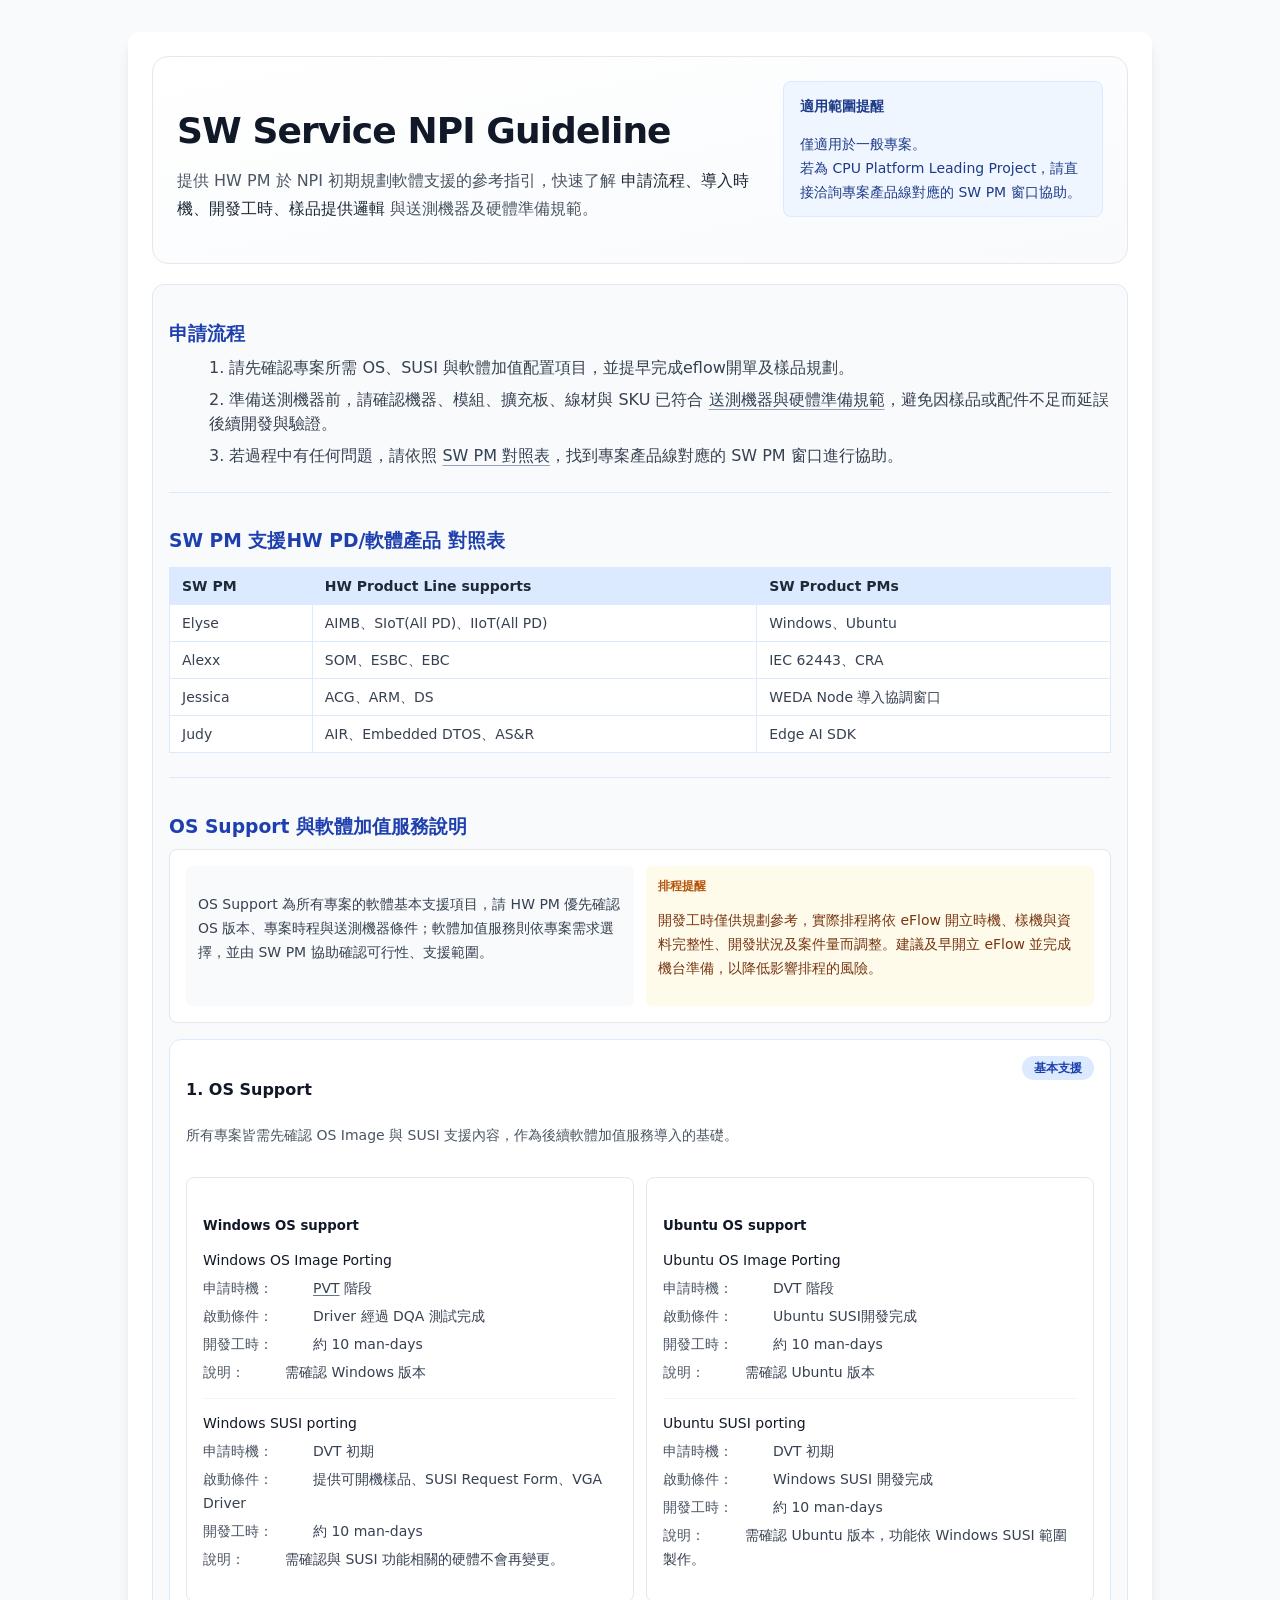
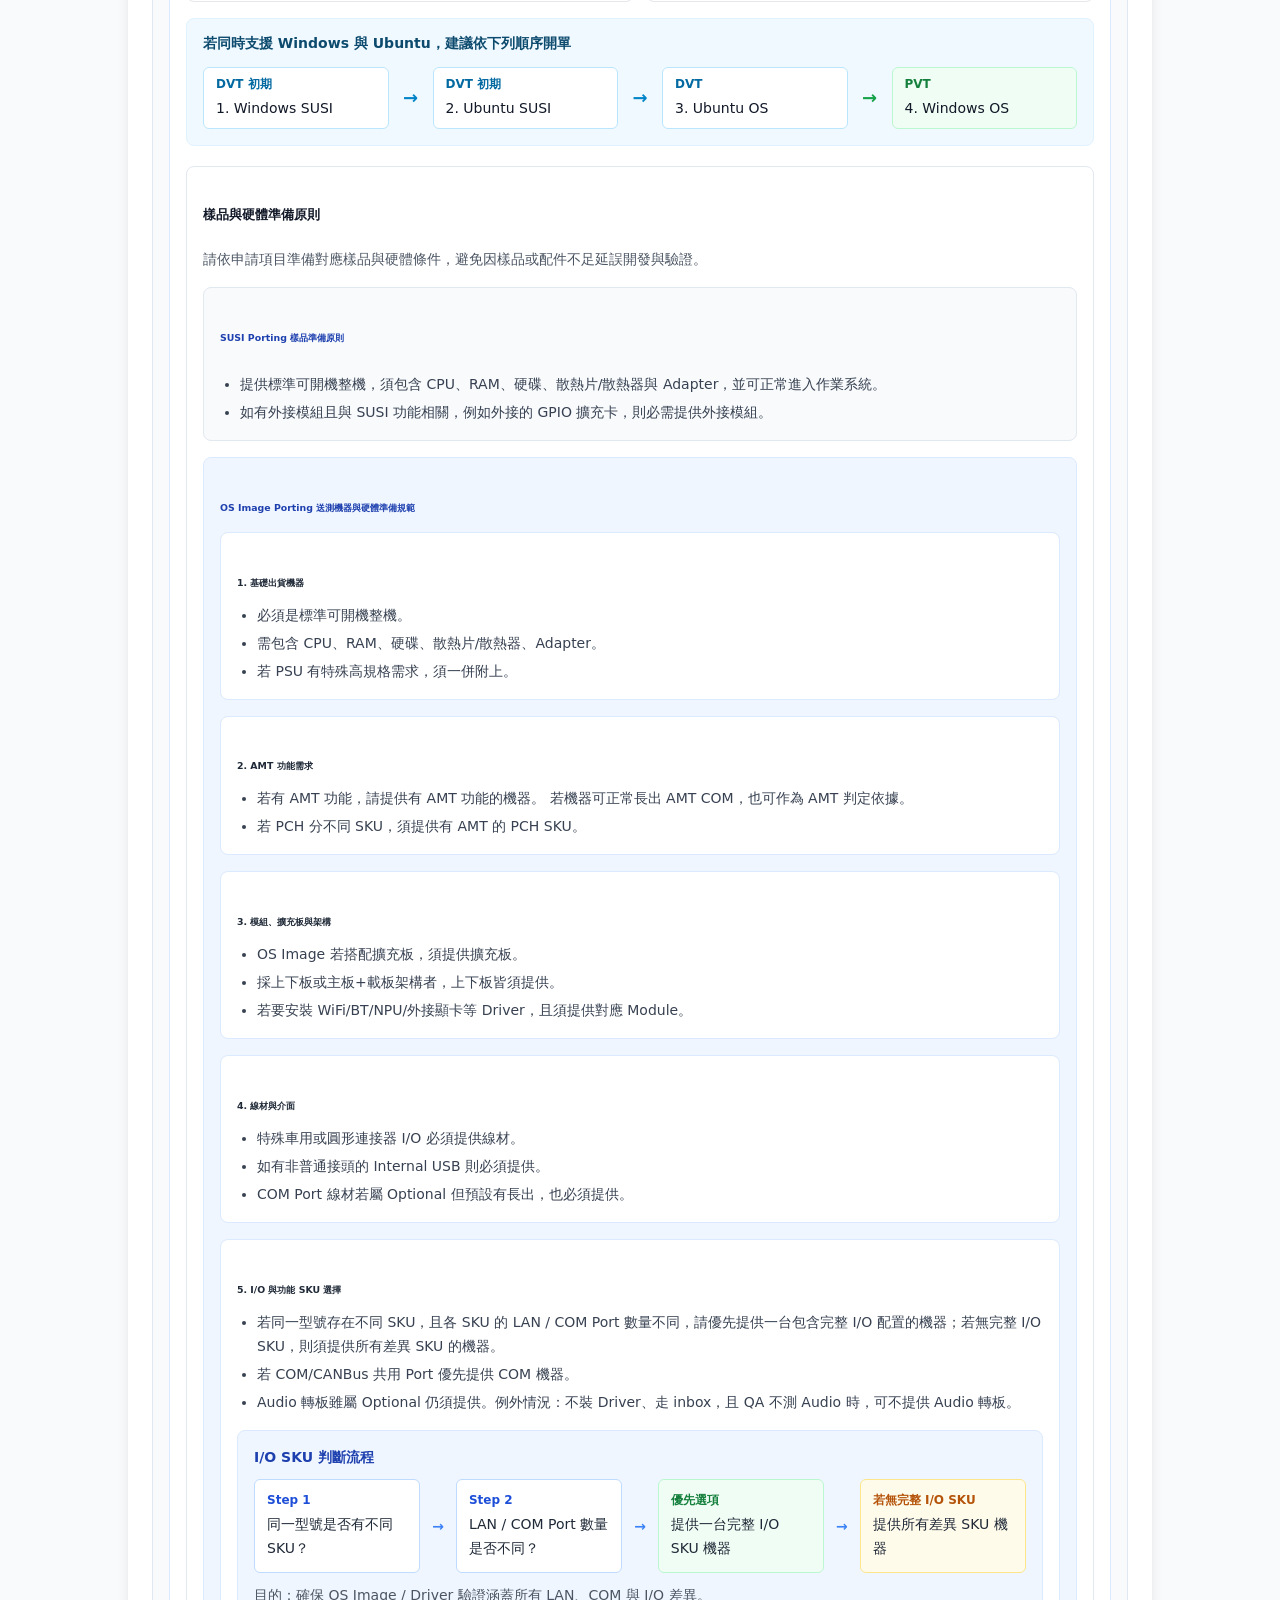
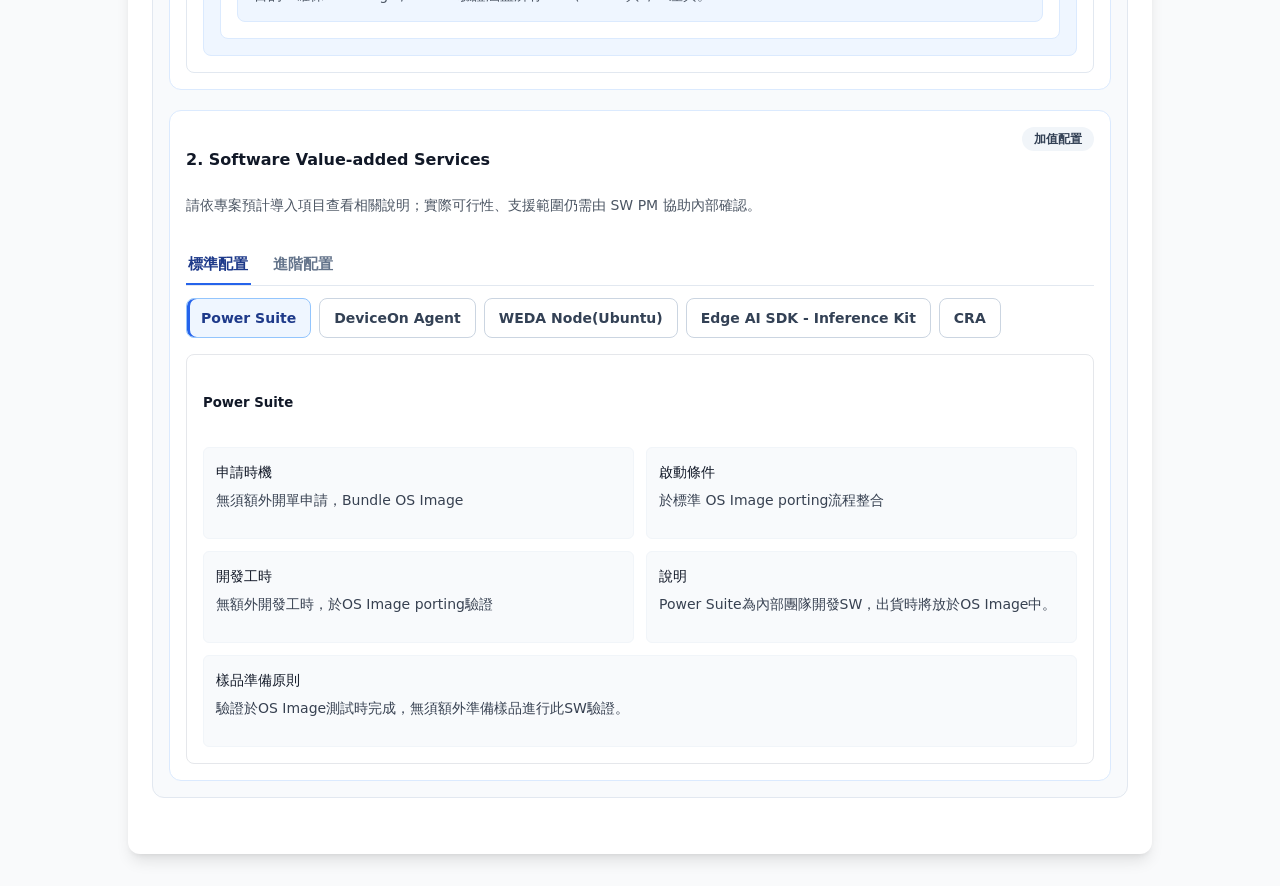
==== commit 7f19b672: "Update SW Service NPI guideline content" ====
--- a/html/sw-service-npi-no-cdn.html
+++ b/html/sw-service-npi-no-cdn.html
@@ -110,7 +110,7 @@
                 </tr>
                 <tr>
                   <td class="border border-blue-100 px-3 py-2 font-medium">Alexx</td>
-                  <td class="border border-blue-100 px-3 py-2">SOM、ESBC、EBC、ARK</td>
+                  <td class="border border-blue-100 px-3 py-2">SOM、ESBC、EBC</td>
                   <td class="border border-blue-100 px-3 py-2">IEC 62443、CRA</td>
                 </tr>
                 <tr>
@@ -162,7 +162,7 @@
               <div class="rounded-lg border border-gray-200 p-4">
                 <h5 class="mb-3 font-semibold text-gray-900">Ubuntu OS support</h5>
                 <div class="space-y-3 text-sm leading-6 text-gray-700">
-                  <div><div class="font-medium text-gray-900">Ubuntu OS Image Porting</div><dl class="mt-1 grid gap-1"><div><dt class="inline font-medium text-gray-600">申請時機：</dt><dd class="inline">DVT 階段</dd></div><div><dt class="inline font-medium text-gray-600">啟動條件：</dt><dd class="inline">Windows SUSI 開發完成</dd></div><div><dt class="inline font-medium text-gray-600">開發工時：</dt><dd class="inline">約 10 man-days</dd></div><div><dt class="inline font-medium text-gray-600">說明：</dt><dd class="inline">需確認 Ubuntu 版本</dd></div></dl></div>
+                  <div><div class="font-medium text-gray-900">Ubuntu OS Image Porting</div><dl class="mt-1 grid gap-1"><div><dt class="inline font-medium text-gray-600">申請時機：</dt><dd class="inline">DVT 階段</dd></div><div><dt class="inline font-medium text-gray-600">啟動條件：</dt><dd class="inline">Ubuntu SUSI開發完成</dd></div><div><dt class="inline font-medium text-gray-600">開發工時：</dt><dd class="inline">約 10 man-days</dd></div><div><dt class="inline font-medium text-gray-600">說明：</dt><dd class="inline">需確認 Ubuntu 版本</dd></div></dl></div>
                   <div class="border-t border-gray-100 pt-3"><div class="font-medium text-gray-900">Ubuntu SUSI porting</div><dl class="mt-1 grid gap-1"><div><dt class="inline font-medium text-gray-600">申請時機：</dt><dd class="inline">DVT 初期</dd></div><div><dt class="inline font-medium text-gray-600">啟動條件：</dt><dd class="inline">Windows SUSI 開發完成</dd></div><div><dt class="inline font-medium text-gray-600">開發工時：</dt><dd class="inline">約 10 man-days</dd></div><div><dt class="inline font-medium text-gray-600">說明：</dt><dd class="inline">需確認 Ubuntu 版本，功能依 Windows SUSI 範圍製作。</dd></div></dl></div>
                 </div>
               </div>
@@ -234,7 +234,7 @@
             </div>
             <div class="mb-4 mt-3 flex flex-wrap gap-2" role="tablist" aria-label="Software value-added service requirements">
               <button type="button" class="service-tab is-active" data-service-category="required" data-service-tab="power-suite" role="tab" aria-selected="true">Power Suite</button>
-              <button type="button" class="service-tab" data-service-category="required" data-service-tab="device-on" role="tab" aria-selected="false">Device On Agent</button>
+              <button type="button" class="service-tab" data-service-category="required" data-service-tab="device-on" role="tab" aria-selected="false">DeviceOn Agent</button>
               <button type="button" class="service-tab" data-service-category="required" data-service-tab="weda" role="tab" aria-selected="false">WEDA Node(Ubuntu)</button>
               <button type="button" class="service-tab" data-service-category="required" data-service-tab="edge-ai" role="tab" aria-selected="false">Edge AI SDK - Inference Kit</button>
               <button type="button" class="service-tab" data-service-category="required" data-service-tab="cra" role="tab" aria-selected="false">CRA</button>
@@ -244,11 +244,11 @@
             </div>
             <div class="service-panel hidden rounded-lg border border-gray-200 bg-white p-4" data-service-panel="edge-ai" role="tabpanel"><div class="mb-3 flex flex-col gap-2 md:flex-row md:items-center md:justify-between"><h5 class="font-semibold text-gray-900">Edge AI SDK - Inference Kit</h5></div><div class="grid gap-3 text-sm leading-6 text-gray-700 md:grid-cols-2"><div class="rounded-md border border-slate-100 bg-slate-50 p-3"><div class="font-medium text-gray-900">申請時機</div><p class="mt-1">無須額外開單申請，Bundle OS Image</p></div><div class="rounded-md border border-slate-100 bg-slate-50 p-3"><div class="font-medium text-gray-900">啟動條件</div><p class="mt-1">由SW PM確認是否支援、提供含公版OS樣機</p></div><div class="rounded-md border border-slate-100 bg-slate-50 p-3"><div class="font-medium text-gray-900">開發工時</div><p class="mt-1">約 15 man-days</p></div><div class="rounded-md border border-slate-100 bg-slate-50 p-3"><div class="font-medium text-gray-900">說明</div><p class="mt-1">若需 NPU/GPU，須提供對應 Module。</p></div><div class="rounded-md border border-slate-100 bg-slate-50 p-3 md:col-span-2"><div class="font-medium text-gray-900">樣品準備原則</div><ul class="mt-1 list-disc list-outside space-y-1 pl-5"><li>提供最高階 SKU。</li><li>Readiness 程度需達 PVT。</li><li>原廠需有論述 support AI。</li><li>提供的樣機需包含 OS。</li></ul></div></div></div>
             <div class="service-panel hidden rounded-lg border border-gray-200 bg-white p-4" data-service-panel="cra" role="tabpanel"><div class="mb-3 flex flex-col gap-2 md:flex-row md:items-center md:justify-between"><h5 class="font-semibold text-gray-900">CRA</h5></div><div class="grid gap-3 text-sm leading-6 text-gray-700 md:grid-cols-2"><div class="rounded-md border border-slate-100 bg-slate-50 p-3"><div class="font-medium text-gray-900">申請時機</div><p class="mt-1">PVT 階段</p></div><div class="rounded-md border border-slate-100 bg-slate-50 p-3"><div class="font-medium text-gray-900">啟動條件</div><p class="mt-1">標準 OS 單完成</p></div><div class="rounded-md border border-slate-100 bg-slate-50 p-3"><div class="font-medium text-gray-900">開發工時</div><p class="mt-1">目前無法估計</p></div><div class="rounded-md border border-slate-100 bg-slate-50 p-3"><div class="font-medium text-gray-900">說明</div><p class="mt-1">需與 Alexx 確認 CRA 需求與申請項目。</p></div><div class="rounded-md border border-slate-100 bg-slate-50 p-3 md:col-span-2"><div class="font-medium text-gray-900">樣品準備原則</div><p class="mt-1">請依 OS Image 送測機器與硬體準備規範提供標準可開機樣品，並確認標準 OS 單已完成。</p></div></div></div>
-            <div class="service-panel hidden rounded-lg border border-gray-200 bg-white p-4" data-service-panel="weda" role="tabpanel"><div class="mb-3 flex flex-col gap-2 md:flex-row md:items-center md:justify-between"><h5 class="font-semibold text-gray-900">WEDA Node(Ubuntu)</h5></div><div class="grid gap-3 text-sm leading-6 text-gray-700 md:grid-cols-2"><div class="rounded-md border border-slate-100 bg-slate-50 p-3"><div class="font-medium text-gray-900">申請時機</div><p class="mt-1">無須額外開單申請，Bundle OS Image</p></div><div class="rounded-md border border-slate-100 bg-slate-50 p-3"><div class="font-medium text-gray-900">啟動條件</div><p class="mt-1">完成新增產品至<a href="https://learn.advantech.com/weda/docs/WEDA_Certified_Hardware/WEDA_Edge/" target="_blank" rel="noopener noreferrer" onclick="window.open(this.href, '_blank', 'noopener,noreferrer'); return false;" class="font-medium text-slate-700 underline decoration-slate-400 decoration-1 underline-offset-4 hover:text-slate-900">Certified HW List</a>，並已開立Ubuntu STD OS Porting eFlow單</p></div><div class="rounded-md border border-slate-100 bg-slate-50 p-3"><div class="font-medium text-gray-900">開發工時</div><p class="mt-1">同OS Image進行開發</p></div><div class="rounded-md border border-slate-100 bg-slate-50 p-3"><div class="font-medium text-gray-900">說明</div><p class="mt-1">WEDA Node由WEDA團隊開發SW，出貨時將放於OS Image中。</p></div><div class="rounded-md border border-slate-100 bg-slate-50 p-3 md:col-span-2"><div class="font-medium text-gray-900">樣品準備原則</div><p class="mt-1">WEDA 驗證由PD AE團隊進行驗證，請HW PM提供機台給AE協助。驗證完畢後，須提供驗證結果截圖給WEDA 團隊，進行產品新增至<a href="https://learn.advantech.com/weda/docs/WEDA_Certified_Hardware/WEDA_Edge/" target="_blank" rel="noopener noreferrer" onclick="window.open(this.href, '_blank', 'noopener,noreferrer'); return false;" class="font-medium text-slate-700 underline decoration-slate-400 decoration-1 underline-offset-4 hover:text-slate-900">Certified HW List</a>的流程，再請SW 團隊將此SW 包入到OS Image中一同出貨。</p></div></div></div>
-            <div class="service-panel hidden rounded-lg border border-gray-200 bg-white p-4" data-service-panel="device-on" role="tabpanel"><div class="mb-3 flex flex-col gap-2 md:flex-row md:items-center md:justify-between"><h5 class="font-semibold text-gray-900">Device On Agent</h5></div><div class="grid gap-3 text-sm leading-6 text-gray-700 md:grid-cols-2"><div class="rounded-md border border-slate-100 bg-slate-50 p-3"><div class="font-medium text-gray-900">申請時機</div><p class="mt-1">無須額外開單申請，Bundle OS Image</p></div><div class="rounded-md border border-slate-100 bg-slate-50 p-3"><div class="font-medium text-gray-900">啟動條件</div><p class="mt-1">已開立STD OS porting eFlow單</p></div><div class="rounded-md border border-slate-100 bg-slate-50 p-3"><div class="font-medium text-gray-900">開發工時</div><p class="mt-1">同OS Image進行開發</p></div><div class="rounded-md border border-slate-100 bg-slate-50 p-3"><div class="font-medium text-gray-900">說明</div><p class="mt-1">Device On Agent為內部團隊開發SW，出貨時將放於OS Image中。</p></div><div class="rounded-md border border-slate-100 bg-slate-50 p-3 md:col-span-2"><div class="font-medium text-gray-900">樣品準備原則</div><p class="mt-1">驗證於OS Image測試時完成，無須額外準備樣品進行此SW驗證。</p></div></div></div>
-            <div class="service-panel rounded-lg border border-gray-200 bg-white p-4" data-service-panel="power-suite" role="tabpanel"><div class="mb-3 flex flex-col gap-2 md:flex-row md:items-center md:justify-between"><h5 class="font-semibold text-gray-900">Power Suite</h5></div><div class="grid gap-3 text-sm leading-6 text-gray-700 md:grid-cols-2"><div class="rounded-md border border-slate-100 bg-slate-50 p-3"><div class="font-medium text-gray-900">申請時機</div><p class="mt-1">無須額外開單申請，Bundle OS Image</p></div><div class="rounded-md border border-slate-100 bg-slate-50 p-3"><div class="font-medium text-gray-900">啟動條件</div><p class="mt-1">已開立STD OS porting eFlow單</p></div><div class="rounded-md border border-slate-100 bg-slate-50 p-3"><div class="font-medium text-gray-900">開發工時</div><p class="mt-1">同OS Image進行開發</p></div><div class="rounded-md border border-slate-100 bg-slate-50 p-3"><div class="font-medium text-gray-900">說明</div><p class="mt-1">Power Suite為內部團隊開發SW，出貨時將放於OS Image中。</p></div><div class="rounded-md border border-slate-100 bg-slate-50 p-3 md:col-span-2"><div class="font-medium text-gray-900">樣品準備原則</div><p class="mt-1">驗證於OS Image測試時完成，無須額外準備樣品進行此SW驗證。</p></div></div></div>
+            <div class="service-panel hidden rounded-lg border border-gray-200 bg-white p-4" data-service-panel="weda" role="tabpanel"><div class="mb-3 flex flex-col gap-2 md:flex-row md:items-center md:justify-between"><h5 class="font-semibold text-gray-900">WEDA Node(Ubuntu)</h5></div><div class="grid gap-3 text-sm leading-6 text-gray-700 md:grid-cols-2"><div class="rounded-md border border-slate-100 bg-slate-50 p-3"><div class="font-medium text-gray-900">申請時機</div><p class="mt-1">無須額外開單申請，Bundle OS Image</p></div><div class="rounded-md border border-slate-100 bg-slate-50 p-3"><div class="font-medium text-gray-900">啟動條件</div><p class="mt-1">完成新增產品至<a href="https://learn.advantech.com/weda/docs/WEDA_Certified_Hardware/WEDA_Edge/" target="_blank" rel="noopener noreferrer" onclick="window.open(this.href, '_blank', 'noopener,noreferrer'); return false;" class="font-medium text-slate-700 underline decoration-slate-400 decoration-1 underline-offset-4 hover:text-slate-900">Certified HW List</a>，並已開立Ubuntu STD OS Porting eFlow單</p></div><div class="rounded-md border border-slate-100 bg-slate-50 p-3"><div class="font-medium text-gray-900">開發工時</div><p class="mt-1">無額外開發工時</p></div><div class="rounded-md border border-slate-100 bg-slate-50 p-3"><div class="font-medium text-gray-900">說明</div><p class="mt-1">WEDA Node由WEDA團隊開發SW，出貨時將放於OS Image中。</p></div><div class="rounded-md border border-slate-100 bg-slate-50 p-3 md:col-span-2"><div class="font-medium text-gray-900">樣品準備原則</div><p class="mt-1">WEDA 驗證由PD AE團隊進行驗證，請HW PM提供機台給AE協助。驗證完畢後，須提供驗證結果截圖給WEDA 團隊，進行產品新增至<a href="https://learn.advantech.com/weda/docs/WEDA_Certified_Hardware/WEDA_Edge/" target="_blank" rel="noopener noreferrer" onclick="window.open(this.href, '_blank', 'noopener,noreferrer'); return false;" class="font-medium text-slate-700 underline decoration-slate-400 decoration-1 underline-offset-4 hover:text-slate-900">Certified HW List</a>的流程，再請SW 團隊將此SW 包入到OS Image中一同出貨。</p></div></div></div>
+            <div class="service-panel hidden rounded-lg border border-gray-200 bg-white p-4" data-service-panel="device-on" role="tabpanel"><div class="mb-3 flex flex-col gap-2 md:flex-row md:items-center md:justify-between"><h5 class="font-semibold text-gray-900">DeviceOn Agent</h5></div><div class="grid gap-3 text-sm leading-6 text-gray-700 md:grid-cols-2"><div class="rounded-md border border-slate-100 bg-slate-50 p-3"><div class="font-medium text-gray-900">申請時機</div><p class="mt-1">無須額外開單申請，Bundle OS Image</p></div><div class="rounded-md border border-slate-100 bg-slate-50 p-3"><div class="font-medium text-gray-900">啟動條件</div><p class="mt-1">於標準 OS Image porting流程整合</p></div><div class="rounded-md border border-slate-100 bg-slate-50 p-3"><div class="font-medium text-gray-900">開發工時</div><p class="mt-1">無額外開發工時，於OS Image porting驗證</p></div><div class="rounded-md border border-slate-100 bg-slate-50 p-3"><div class="font-medium text-gray-900">說明</div><p class="mt-1">DeviceOn Agent為內部團隊開發SW，出貨時將放於OS Image中。</p></div><div class="rounded-md border border-slate-100 bg-slate-50 p-3 md:col-span-2"><div class="font-medium text-gray-900">樣品準備原則</div><p class="mt-1">驗證於OS Image測試時完成，無須額外準備樣品進行此SW驗證。</p></div></div></div>
+            <div class="service-panel rounded-lg border border-gray-200 bg-white p-4" data-service-panel="power-suite" role="tabpanel"><div class="mb-3 flex flex-col gap-2 md:flex-row md:items-center md:justify-between"><h5 class="font-semibold text-gray-900">Power Suite</h5></div><div class="grid gap-3 text-sm leading-6 text-gray-700 md:grid-cols-2"><div class="rounded-md border border-slate-100 bg-slate-50 p-3"><div class="font-medium text-gray-900">申請時機</div><p class="mt-1">無須額外開單申請，Bundle OS Image</p></div><div class="rounded-md border border-slate-100 bg-slate-50 p-3"><div class="font-medium text-gray-900">啟動條件</div><p class="mt-1">於標準 OS Image porting流程整合</p></div><div class="rounded-md border border-slate-100 bg-slate-50 p-3"><div class="font-medium text-gray-900">開發工時</div><p class="mt-1">無額外開發工時，於OS Image porting驗證</p></div><div class="rounded-md border border-slate-100 bg-slate-50 p-3"><div class="font-medium text-gray-900">說明</div><p class="mt-1">Power Suite為內部團隊開發SW，出貨時將放於OS Image中。</p></div><div class="rounded-md border border-slate-100 bg-slate-50 p-3 md:col-span-2"><div class="font-medium text-gray-900">樣品準備原則</div><p class="mt-1">驗證於OS Image測試時完成，無須額外準備樣品進行此SW驗證。</p></div></div></div>
             <div class="service-panel hidden rounded-lg border border-gray-200 bg-white p-4" data-service-panel="gen-ai" role="tabpanel"><div class="mb-3 flex flex-col gap-2 md:flex-row md:items-center md:justify-between"><h5 class="font-semibold text-gray-900">Edge AI SDK - Gen AI Studio</h5></div><div class="grid gap-3 text-sm leading-6 text-gray-700 md:grid-cols-2"><div class="rounded-md border border-slate-100 bg-slate-50 p-3"><div class="font-medium text-gray-900">申請時機</div><p class="mt-1">依專案需求確認</p></div><div class="rounded-md border border-slate-100 bg-slate-50 p-3"><div class="font-medium text-gray-900">啟動條件</div><p class="mt-1">由 SW PM 確認是否支援</p></div><div class="rounded-md border border-slate-100 bg-slate-50 p-3"><div class="font-medium text-gray-900">開發工時</div><p class="mt-1">由 SW PM 評估</p></div><div class="rounded-md border border-slate-100 bg-slate-50 p-3"><div class="font-medium text-gray-900">說明</div><p class="mt-1">需確認 Gen AI Studio 導入需求、AI 模組與 OS Image 條件。</p></div><div class="rounded-md border border-slate-100 bg-slate-50 p-3 md:col-span-2"><div class="font-medium text-gray-900">樣品準備原則</div><p class="mt-1">請提供可支援 AI 驗證的樣機、OS 與必要加速模組。</p></div></div></div>
-            <div class="service-panel hidden rounded-lg border border-gray-200 bg-white p-4" data-service-panel="iec-62443" role="tabpanel"><div class="mb-3 flex flex-col gap-2 md:flex-row md:items-center md:justify-between"><h5 class="font-semibold text-gray-900">IEC 62443</h5></div><div class="grid gap-3 text-sm leading-6 text-gray-700 md:grid-cols-2"><div class="rounded-md border border-slate-100 bg-slate-50 p-3"><div class="font-medium text-gray-900">申請時機</div><p class="mt-1">PVT 階段</p></div><div class="rounded-md border border-slate-100 bg-slate-50 p-3"><div class="font-medium text-gray-900">啟動條件</div><p class="mt-1">標準 OS 單完成</p></div><div class="rounded-md border border-slate-100 bg-slate-50 p-3"><div class="font-medium text-gray-900">開發工時</div><p class="mt-1">約 10 man-days</p></div><div class="rounded-md border border-slate-100 bg-slate-50 p-3"><div class="font-medium text-gray-900">說明</div><p class="mt-1">需與 Alexx 確認資安需求與申請項目。</p></div><div class="rounded-md border border-slate-100 bg-slate-50 p-3 md:col-span-2"><div class="font-medium text-gray-900">樣品準備原則</div><p class="mt-1">請依 OS Image 送測機器與硬體準備規範提供標準可開機樣品，並確認標準 OS 單已完成。</p></div></div></div>
+            <div class="service-panel hidden rounded-lg border border-gray-200 bg-white p-4" data-service-panel="iec-62443" role="tabpanel"><div class="mb-3 flex flex-col gap-2 md:flex-row md:items-center md:justify-between"><h5 class="font-semibold text-gray-900">IEC 62443</h5></div><div class="grid gap-3 text-sm leading-6 text-gray-700 md:grid-cols-2"><div class="rounded-md border border-slate-100 bg-slate-50 p-3"><div class="font-medium text-gray-900">申請時機</div><p class="mt-1">PVT 階段</p></div><div class="rounded-md border border-slate-100 bg-slate-50 p-3"><div class="font-medium text-gray-900">啟動條件</div><p class="mt-1">標準 OS 單完成</p></div><div class="rounded-md border border-slate-100 bg-slate-50 p-3"><div class="font-medium text-gray-900">開發工時</div><p class="mt-1">約 10 man-days</p></div><div class="rounded-md border border-slate-100 bg-slate-50 p-3"><div class="font-medium text-gray-900">說明</div><p class="mt-1">需與 Alexx 確認資安需求與申請項目。</p></div><div class="rounded-md border border-slate-100 bg-slate-50 p-3 md:col-span-2"><div class="font-medium text-gray-900">樣品準備原則</div><p class="mt-1">送樣前請先確認 BIOS Portion 與 HW Portion 已符合下列 Self-check 項目，避免樣品退件或延誤驗證。</p><div class="mt-3 grid gap-3 md:grid-cols-2"><div class="rounded-md border border-slate-200 bg-white p-3"><div class="font-medium text-gray-900">BIOS Portion</div><ul class="mt-2 grid gap-2 text-gray-700"><li class="flex gap-2"><span class="text-slate-500">□</span><span>BIOS must be configured with a default password.</span></li><li class="flex gap-2"><span class="text-slate-500">□</span><span>BIOS with Secure Flash feature.</span></li><li class="flex gap-2"><span class="text-slate-500">□</span><span>Secure Boot must be enabled by default.</span></li><li class="flex gap-2"><span class="text-slate-500">□</span><span>BIOS update is complied with Secure Flash.</span></li></ul></div><div class="rounded-md border border-slate-200 bg-white p-3"><div class="font-medium text-gray-900">HW Portion</div><ul class="mt-2 grid gap-2 text-gray-700"><li class="flex gap-2"><span class="text-slate-500">□</span><span>Physical TPM or fwTPM</span></li><li class="flex gap-2"><span class="text-slate-500">□</span><span>No JTAG connections, proved by circuit diagrams.</span></li><li class="flex gap-2"><span class="text-slate-500">□</span><span>Machine must use special screws. (for system, not single board)</span></li><li class="flex gap-2"><span class="text-slate-500">□</span><span>Brittle label is required. (for system, not single board)</span></li></ul></div></div></div></div></div>
             <div class="service-panel hidden rounded-lg border border-gray-200 bg-white p-4" data-service-panel="robotic-suite" role="tabpanel"><div class="mb-3 flex flex-col gap-2 md:flex-row md:items-center md:justify-between"><h5 class="font-semibold text-gray-900">Robotic Suite</h5></div><div class="rounded-md border border-slate-100 bg-slate-50 p-3 text-sm leading-6 text-gray-700">僅限於AS&amp;R PD 產品適用</div></div>
           </section>
         </div>
@@ -869,3 +869,15 @@
 
 
 
+
+
+
+
+
+
+
+
+
+
+
+
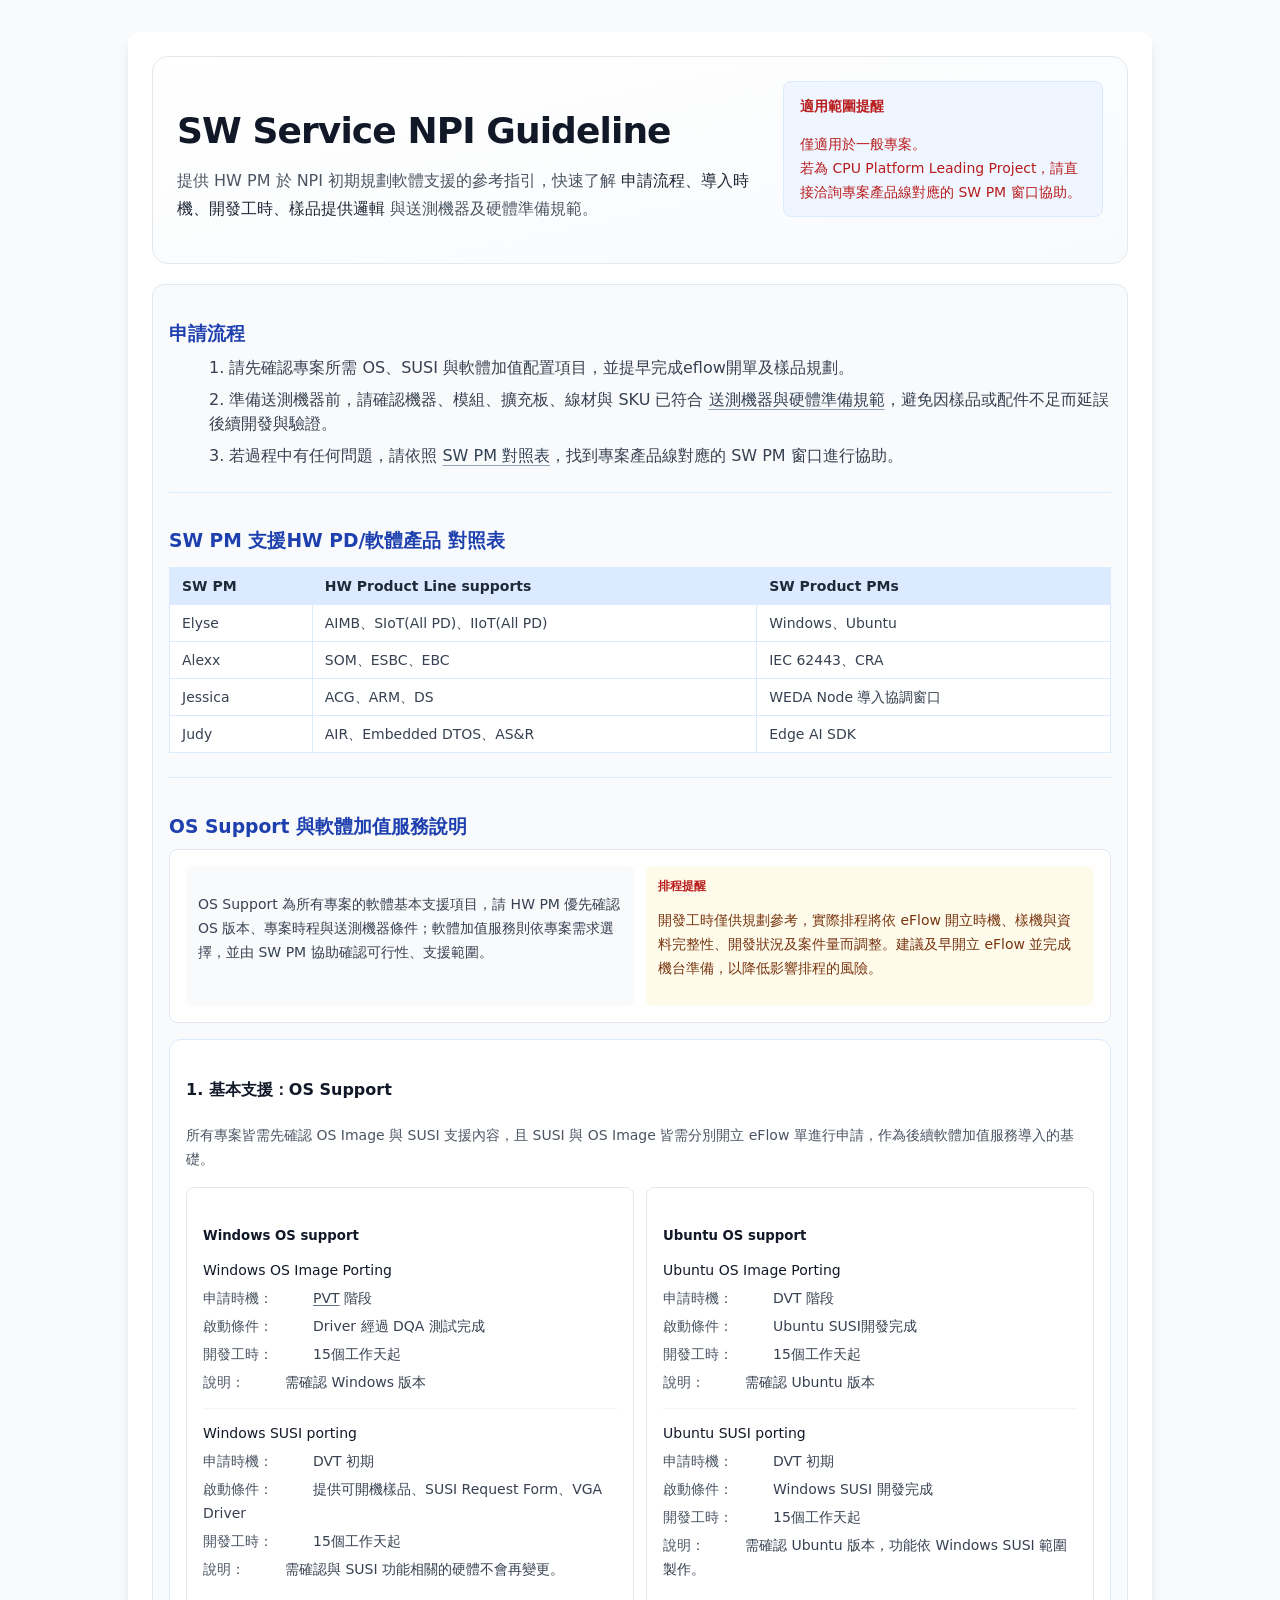
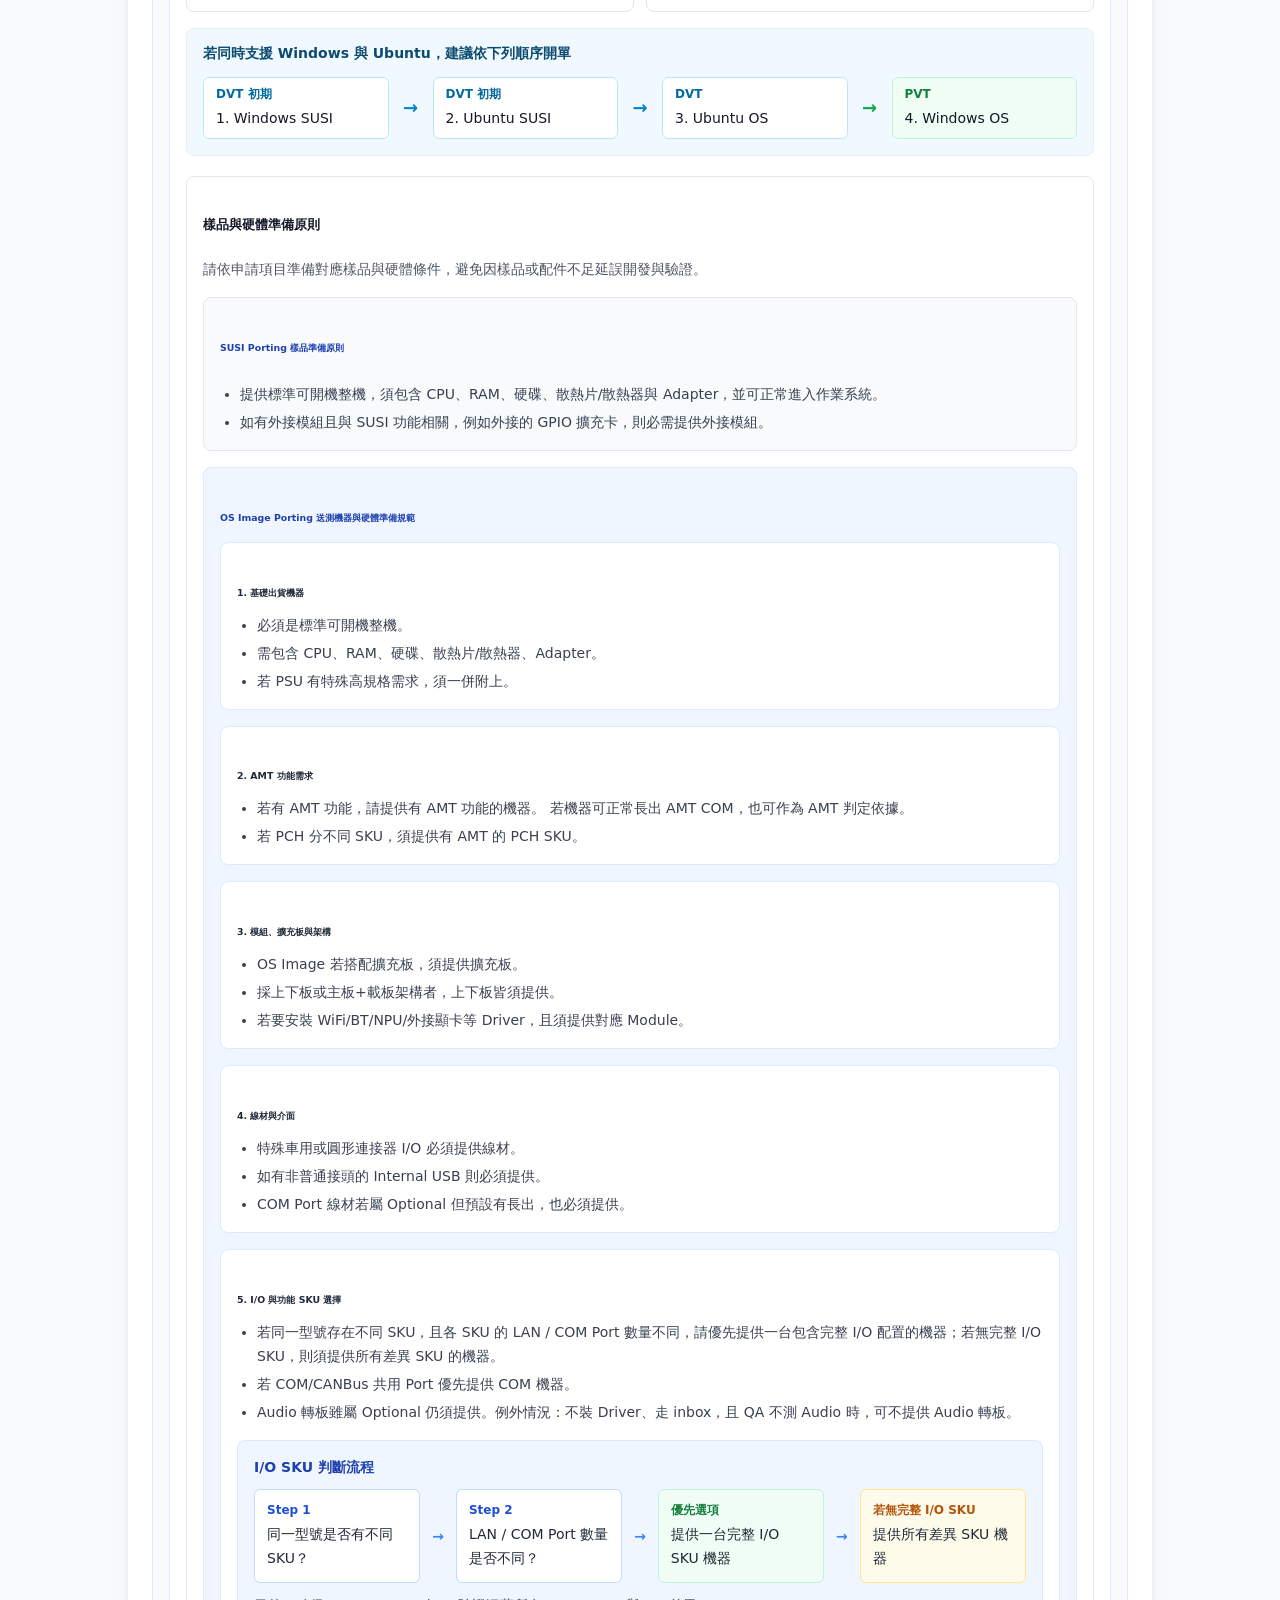
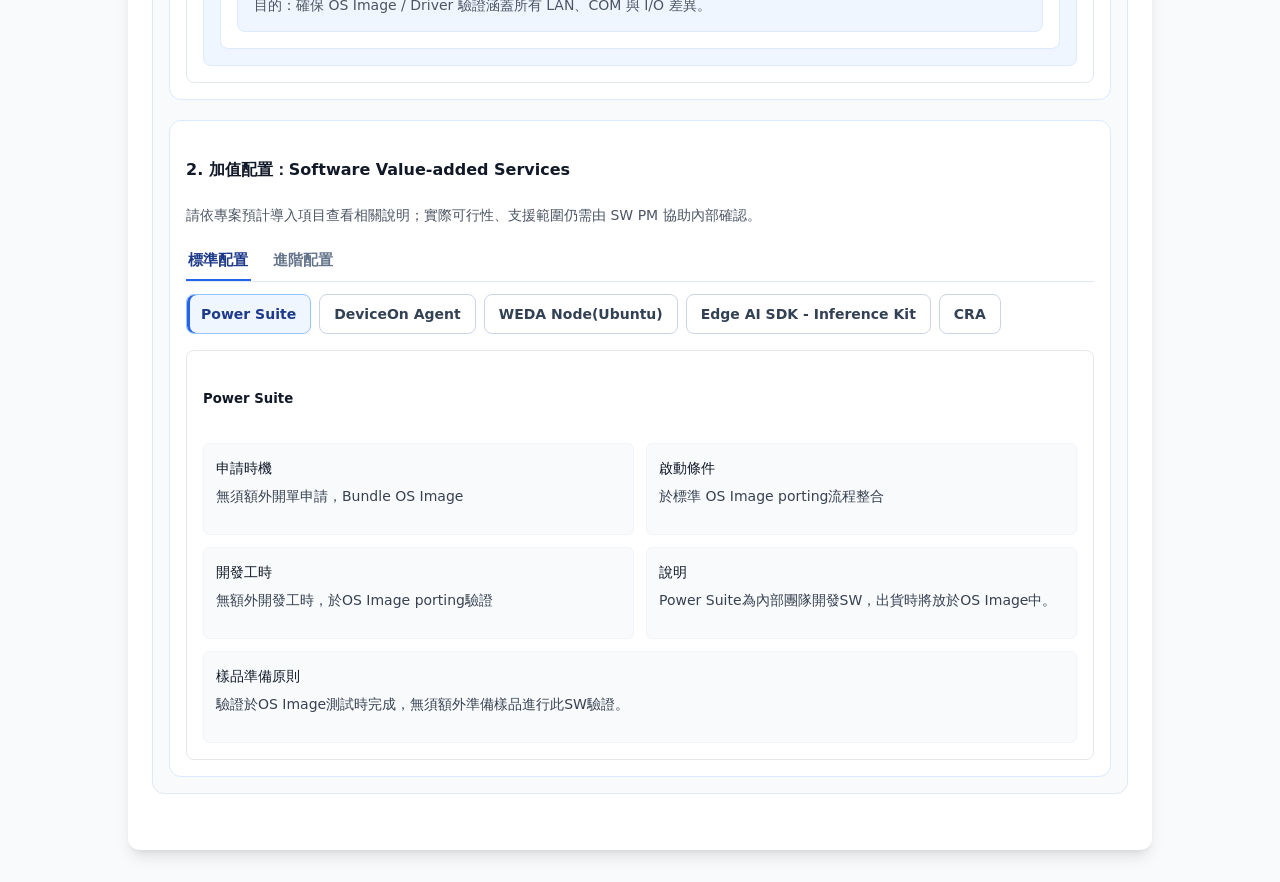
==== commit 1d1fea84: "Update SW Service NPI guideline content" ====
--- a/html/sw-service-npi-no-cdn.html
+++ b/html/sw-service-npi-no-cdn.html
@@ -71,7 +71,7 @@
               與送測機器及硬體準備規範。
             </p>
           </div>
-          <div class="shrink-0 rounded-lg border border-blue-100 bg-blue-50 px-4 py-3 text-sm leading-6 text-blue-900 md:max-w-xs">
+          <div class="shrink-0 rounded-lg border border-blue-100 bg-blue-50 px-4 py-3 text-sm leading-6 md:max-w-xs" style="color: #b91c1c;">
             <div class="font-semibold mb-1">適用範圍提醒</div>
             <p class="mb-0">
               僅適用於一般專案。<br />
@@ -136,34 +136,28 @@
                 <p>OS Support 為所有專案的軟體基本支援項目，請 HW PM 優先確認 OS 版本、專案時程與送測機器條件；軟體加值服務則依專案需求選擇，並由 SW PM 協助確認可行性、支援範圍。</p>
               </div>
               <div class="rounded-md bg-amber-50 p-3 text-amber-900">
-                <div class="mb-1 text-xs font-semibold text-amber-700">排程提醒</div>
+                <div class="mb-1 text-xs font-semibold" style="color: #b91c1c;">排程提醒</div>
                 <p>開發工時僅供規劃參考，實際排程將依 eFlow 開立時機、樣機與資料完整性、開發狀況及案件量而調整。建議及早開立 eFlow 並完成機台準備，以降低影響排程的風險。</p>
               </div>
             </div>
           </div>
 
           <section id="os-support" class="scroll-mt-6 rounded-xl border border-blue-100 bg-white p-4">
-            <div class="mb-4 flex flex-col gap-2 md:flex-row md:items-start md:justify-between">
-              <div>
-                <h4 class="font-semibold text-gray-900">1. OS Support</h4>
-                <p class="mt-1 text-sm leading-6 text-gray-600">所有專案皆需先確認 OS Image 與 SUSI 支援內容，作為後續軟體加值服務導入的基礎。</p>
-              </div>
-              <span class="w-fit rounded-full bg-blue-100 px-3 py-1 text-xs font-semibold text-blue-800">基本支援</span>
-            </div>
+            <div class="mb-4"><h4 class="font-semibold text-gray-900">1. 基本支援：OS Support</h4><p class="mt-1 text-sm leading-6 text-gray-600">所有專案皆需先確認 OS Image 與 SUSI 支援內容，且 SUSI 與 OS Image 皆需分別開立 eFlow 單進行申請，作為後續軟體加值服務導入的基礎。</p></div>
 
             <div class="grid gap-3 md:grid-cols-2">
               <div class="rounded-lg border border-gray-200 p-4">
                 <h5 class="mb-3 font-semibold text-gray-900">Windows OS support</h5>
                 <div class="space-y-3 text-sm leading-6 text-gray-700">
-                  <div><div class="font-medium text-gray-900">Windows OS Image Porting</div><dl class="mt-1 grid gap-1"><div><dt class="inline font-medium text-gray-600">申請時機：</dt><dd class="inline"><span class="underline decoration-slate-500 underline-offset-2">PVT</span> 階段</dd></div><div><dt class="inline font-medium text-gray-600">啟動條件：</dt><dd class="inline">Driver 經過 DQA 測試完成</dd></div><div><dt class="inline font-medium text-gray-600">開發工時：</dt><dd class="inline">約 10 man-days</dd></div><div><dt class="inline font-medium text-gray-600">說明：</dt><dd class="inline">需確認 Windows 版本</dd></div></dl></div>
-                  <div class="border-t border-gray-100 pt-3"><div class="font-medium text-gray-900">Windows SUSI porting</div><dl class="mt-1 grid gap-1"><div><dt class="inline font-medium text-gray-600">申請時機：</dt><dd class="inline">DVT 初期</dd></div><div><dt class="inline font-medium text-gray-600">啟動條件：</dt><dd class="inline">提供可開機樣品、SUSI Request Form、VGA Driver</dd></div><div><dt class="inline font-medium text-gray-600">開發工時：</dt><dd class="inline">約 10 man-days</dd></div><div><dt class="inline font-medium text-gray-600">說明：</dt><dd class="inline">需確認與 SUSI 功能相關的硬體不會再變更。</dd></div></dl></div>
+                  <div><div class="font-medium text-gray-900">Windows OS Image Porting</div><dl class="mt-1 grid gap-1"><div><dt class="inline font-medium text-gray-600">申請時機：</dt><dd class="inline"><span class="underline decoration-slate-500 underline-offset-2">PVT</span> 階段</dd></div><div><dt class="inline font-medium text-gray-600">啟動條件：</dt><dd class="inline">Driver 經過 DQA 測試完成</dd></div><div><dt class="inline font-medium text-gray-600">開發工時：</dt><dd class="inline">15個工作天起</dd></div><div><dt class="inline font-medium text-gray-600">說明：</dt><dd class="inline">需確認 Windows 版本</dd></div></dl></div>
+                  <div class="border-t border-gray-100 pt-3"><div class="font-medium text-gray-900">Windows SUSI porting</div><dl class="mt-1 grid gap-1"><div><dt class="inline font-medium text-gray-600">申請時機：</dt><dd class="inline">DVT 初期</dd></div><div><dt class="inline font-medium text-gray-600">啟動條件：</dt><dd class="inline">提供可開機樣品、SUSI Request Form、VGA Driver</dd></div><div><dt class="inline font-medium text-gray-600">開發工時：</dt><dd class="inline">15個工作天起</dd></div><div><dt class="inline font-medium text-gray-600">說明：</dt><dd class="inline">需確認與 SUSI 功能相關的硬體不會再變更。</dd></div></dl></div>
                 </div>
               </div>
               <div class="rounded-lg border border-gray-200 p-4">
                 <h5 class="mb-3 font-semibold text-gray-900">Ubuntu OS support</h5>
                 <div class="space-y-3 text-sm leading-6 text-gray-700">
-                  <div><div class="font-medium text-gray-900">Ubuntu OS Image Porting</div><dl class="mt-1 grid gap-1"><div><dt class="inline font-medium text-gray-600">申請時機：</dt><dd class="inline">DVT 階段</dd></div><div><dt class="inline font-medium text-gray-600">啟動條件：</dt><dd class="inline">Ubuntu SUSI開發完成</dd></div><div><dt class="inline font-medium text-gray-600">開發工時：</dt><dd class="inline">約 10 man-days</dd></div><div><dt class="inline font-medium text-gray-600">說明：</dt><dd class="inline">需確認 Ubuntu 版本</dd></div></dl></div>
-                  <div class="border-t border-gray-100 pt-3"><div class="font-medium text-gray-900">Ubuntu SUSI porting</div><dl class="mt-1 grid gap-1"><div><dt class="inline font-medium text-gray-600">申請時機：</dt><dd class="inline">DVT 初期</dd></div><div><dt class="inline font-medium text-gray-600">啟動條件：</dt><dd class="inline">Windows SUSI 開發完成</dd></div><div><dt class="inline font-medium text-gray-600">開發工時：</dt><dd class="inline">約 10 man-days</dd></div><div><dt class="inline font-medium text-gray-600">說明：</dt><dd class="inline">需確認 Ubuntu 版本，功能依 Windows SUSI 範圍製作。</dd></div></dl></div>
+                  <div><div class="font-medium text-gray-900">Ubuntu OS Image Porting</div><dl class="mt-1 grid gap-1"><div><dt class="inline font-medium text-gray-600">申請時機：</dt><dd class="inline">DVT 階段</dd></div><div><dt class="inline font-medium text-gray-600">啟動條件：</dt><dd class="inline">Ubuntu SUSI開發完成</dd></div><div><dt class="inline font-medium text-gray-600">開發工時：</dt><dd class="inline">15個工作天起</dd></div><div><dt class="inline font-medium text-gray-600">說明：</dt><dd class="inline">需確認 Ubuntu 版本</dd></div></dl></div>
+                  <div class="border-t border-gray-100 pt-3"><div class="font-medium text-gray-900">Ubuntu SUSI porting</div><dl class="mt-1 grid gap-1"><div><dt class="inline font-medium text-gray-600">申請時機：</dt><dd class="inline">DVT 初期</dd></div><div><dt class="inline font-medium text-gray-600">啟動條件：</dt><dd class="inline">Windows SUSI 開發完成</dd></div><div><dt class="inline font-medium text-gray-600">開發工時：</dt><dd class="inline">15個工作天起</dd></div><div><dt class="inline font-medium text-gray-600">說明：</dt><dd class="inline">需確認 Ubuntu 版本，功能依 Windows SUSI 範圍製作。</dd></div></dl></div>
                 </div>
               </div>
             </div>
@@ -227,7 +221,7 @@
           </section>
 
           <section id="value-added-services" class="mt-5 scroll-mt-6 rounded-xl border border-blue-100 bg-white p-4">
-            <div class="mb-4 flex flex-col gap-2 md:flex-row md:items-start md:justify-between"><div><h4 class="font-semibold text-gray-900">2. Software Value-added Services</h4><p class="mt-1 text-sm leading-6 text-gray-600">請依專案預計導入項目查看相關說明；實際可行性、支援範圍仍需由 SW PM 協助內部確認。</p></div><span class="w-fit rounded-full bg-slate-100 px-3 py-1 text-xs font-semibold text-slate-700">加值配置</span></div>
+            <div class="mb-4"><h4 class="font-semibold text-gray-900">2. 加值配置：Software Value-added Services</h4><p class="mt-1 text-sm leading-6 text-gray-600">請依專案預計導入項目查看相關說明；實際可行性、支援範圍仍需由 SW PM 協助內部確認。</p></div>
             <div class="mb-3 flex items-center border-b border-slate-200" role="tablist" aria-label="Software component category">
               <button type="button" class="service-category-tab is-active" data-service-category="required" aria-selected="true">標準配置</button>
               <button type="button" class="service-category-tab" data-service-category="advanced" aria-selected="false">進階配置</button>
@@ -242,13 +236,13 @@
               <button type="button" class="service-tab hidden" data-service-category="advanced" data-service-tab="iec-62443" role="tab" aria-selected="false">IEC 62443</button>
               <button type="button" class="service-tab hidden" data-service-category="advanced" data-service-tab="robotic-suite" role="tab" aria-selected="false">Robotic Suite</button>
             </div>
-            <div class="service-panel hidden rounded-lg border border-gray-200 bg-white p-4" data-service-panel="edge-ai" role="tabpanel"><div class="mb-3 flex flex-col gap-2 md:flex-row md:items-center md:justify-between"><h5 class="font-semibold text-gray-900">Edge AI SDK - Inference Kit</h5></div><div class="grid gap-3 text-sm leading-6 text-gray-700 md:grid-cols-2"><div class="rounded-md border border-slate-100 bg-slate-50 p-3"><div class="font-medium text-gray-900">申請時機</div><p class="mt-1">無須額外開單申請，Bundle OS Image</p></div><div class="rounded-md border border-slate-100 bg-slate-50 p-3"><div class="font-medium text-gray-900">啟動條件</div><p class="mt-1">由SW PM確認是否支援、提供含公版OS樣機</p></div><div class="rounded-md border border-slate-100 bg-slate-50 p-3"><div class="font-medium text-gray-900">開發工時</div><p class="mt-1">約 15 man-days</p></div><div class="rounded-md border border-slate-100 bg-slate-50 p-3"><div class="font-medium text-gray-900">說明</div><p class="mt-1">若需 NPU/GPU，須提供對應 Module。</p></div><div class="rounded-md border border-slate-100 bg-slate-50 p-3 md:col-span-2"><div class="font-medium text-gray-900">樣品準備原則</div><ul class="mt-1 list-disc list-outside space-y-1 pl-5"><li>提供最高階 SKU。</li><li>Readiness 程度需達 PVT。</li><li>原廠需有論述 support AI。</li><li>提供的樣機需包含 OS。</li></ul></div></div></div>
+            <div class="service-panel hidden rounded-lg border border-gray-200 bg-white p-4" data-service-panel="edge-ai" role="tabpanel"><div class="mb-3 flex flex-col gap-2 md:flex-row md:items-center md:justify-between"><h5 class="font-semibold text-gray-900">Edge AI SDK - Inference Kit</h5></div><div class="grid gap-3 text-sm leading-6 text-gray-700 md:grid-cols-2"><div class="rounded-md border border-slate-100 bg-slate-50 p-3"><div class="font-medium text-gray-900">申請時機</div><p class="mt-1">無須額外開單申請，Bundle OS Image</p></div><div class="rounded-md border border-slate-100 bg-slate-50 p-3"><div class="font-medium text-gray-900">啟動條件</div><p class="mt-1">由SW PM確認是否支援、提供含公版OS樣機</p></div><div class="rounded-md border border-slate-100 bg-slate-50 p-3"><div class="font-medium text-gray-900">開發工時</div><p class="mt-1">20個工作天起</p></div><div class="rounded-md border border-slate-100 bg-slate-50 p-3"><div class="font-medium text-gray-900">說明</div><p class="mt-1">若需 NPU/GPU，須提供對應 Module。</p></div><div class="rounded-md border border-slate-100 bg-slate-50 p-3 md:col-span-2"><div class="font-medium text-gray-900">樣品準備原則</div><ul class="mt-1 list-disc list-outside space-y-1 pl-5"><li>提供最高階 SKU。</li><li>Readiness 程度需達 PVT。</li><li>原廠需有論述 support AI。</li><li>提供的樣機需包含 OS。</li></ul></div></div></div>
             <div class="service-panel hidden rounded-lg border border-gray-200 bg-white p-4" data-service-panel="cra" role="tabpanel"><div class="mb-3 flex flex-col gap-2 md:flex-row md:items-center md:justify-between"><h5 class="font-semibold text-gray-900">CRA</h5></div><div class="grid gap-3 text-sm leading-6 text-gray-700 md:grid-cols-2"><div class="rounded-md border border-slate-100 bg-slate-50 p-3"><div class="font-medium text-gray-900">申請時機</div><p class="mt-1">PVT 階段</p></div><div class="rounded-md border border-slate-100 bg-slate-50 p-3"><div class="font-medium text-gray-900">啟動條件</div><p class="mt-1">標準 OS 單完成</p></div><div class="rounded-md border border-slate-100 bg-slate-50 p-3"><div class="font-medium text-gray-900">開發工時</div><p class="mt-1">目前無法估計</p></div><div class="rounded-md border border-slate-100 bg-slate-50 p-3"><div class="font-medium text-gray-900">說明</div><p class="mt-1">需與 Alexx 確認 CRA 需求與申請項目。</p></div><div class="rounded-md border border-slate-100 bg-slate-50 p-3 md:col-span-2"><div class="font-medium text-gray-900">樣品準備原則</div><p class="mt-1">請依 OS Image 送測機器與硬體準備規範提供標準可開機樣品，並確認標準 OS 單已完成。</p></div></div></div>
             <div class="service-panel hidden rounded-lg border border-gray-200 bg-white p-4" data-service-panel="weda" role="tabpanel"><div class="mb-3 flex flex-col gap-2 md:flex-row md:items-center md:justify-between"><h5 class="font-semibold text-gray-900">WEDA Node(Ubuntu)</h5></div><div class="grid gap-3 text-sm leading-6 text-gray-700 md:grid-cols-2"><div class="rounded-md border border-slate-100 bg-slate-50 p-3"><div class="font-medium text-gray-900">申請時機</div><p class="mt-1">無須額外開單申請，Bundle OS Image</p></div><div class="rounded-md border border-slate-100 bg-slate-50 p-3"><div class="font-medium text-gray-900">啟動條件</div><p class="mt-1">完成新增產品至<a href="https://learn.advantech.com/weda/docs/WEDA_Certified_Hardware/WEDA_Edge/" target="_blank" rel="noopener noreferrer" onclick="window.open(this.href, '_blank', 'noopener,noreferrer'); return false;" class="font-medium text-slate-700 underline decoration-slate-400 decoration-1 underline-offset-4 hover:text-slate-900">Certified HW List</a>，並已開立Ubuntu STD OS Porting eFlow單</p></div><div class="rounded-md border border-slate-100 bg-slate-50 p-3"><div class="font-medium text-gray-900">開發工時</div><p class="mt-1">無額外開發工時</p></div><div class="rounded-md border border-slate-100 bg-slate-50 p-3"><div class="font-medium text-gray-900">說明</div><p class="mt-1">WEDA Node由WEDA團隊開發SW，出貨時將放於OS Image中。</p></div><div class="rounded-md border border-slate-100 bg-slate-50 p-3 md:col-span-2"><div class="font-medium text-gray-900">樣品準備原則</div><p class="mt-1">WEDA 驗證由PD AE團隊進行驗證，請HW PM提供機台給AE協助。驗證完畢後，須提供驗證結果截圖給WEDA 團隊，進行產品新增至<a href="https://learn.advantech.com/weda/docs/WEDA_Certified_Hardware/WEDA_Edge/" target="_blank" rel="noopener noreferrer" onclick="window.open(this.href, '_blank', 'noopener,noreferrer'); return false;" class="font-medium text-slate-700 underline decoration-slate-400 decoration-1 underline-offset-4 hover:text-slate-900">Certified HW List</a>的流程，再請SW 團隊將此SW 包入到OS Image中一同出貨。</p></div></div></div>
             <div class="service-panel hidden rounded-lg border border-gray-200 bg-white p-4" data-service-panel="device-on" role="tabpanel"><div class="mb-3 flex flex-col gap-2 md:flex-row md:items-center md:justify-between"><h5 class="font-semibold text-gray-900">DeviceOn Agent</h5></div><div class="grid gap-3 text-sm leading-6 text-gray-700 md:grid-cols-2"><div class="rounded-md border border-slate-100 bg-slate-50 p-3"><div class="font-medium text-gray-900">申請時機</div><p class="mt-1">無須額外開單申請，Bundle OS Image</p></div><div class="rounded-md border border-slate-100 bg-slate-50 p-3"><div class="font-medium text-gray-900">啟動條件</div><p class="mt-1">於標準 OS Image porting流程整合</p></div><div class="rounded-md border border-slate-100 bg-slate-50 p-3"><div class="font-medium text-gray-900">開發工時</div><p class="mt-1">無額外開發工時，於OS Image porting驗證</p></div><div class="rounded-md border border-slate-100 bg-slate-50 p-3"><div class="font-medium text-gray-900">說明</div><p class="mt-1">DeviceOn Agent為內部團隊開發SW，出貨時將放於OS Image中。</p></div><div class="rounded-md border border-slate-100 bg-slate-50 p-3 md:col-span-2"><div class="font-medium text-gray-900">樣品準備原則</div><p class="mt-1">驗證於OS Image測試時完成，無須額外準備樣品進行此SW驗證。</p></div></div></div>
             <div class="service-panel rounded-lg border border-gray-200 bg-white p-4" data-service-panel="power-suite" role="tabpanel"><div class="mb-3 flex flex-col gap-2 md:flex-row md:items-center md:justify-between"><h5 class="font-semibold text-gray-900">Power Suite</h5></div><div class="grid gap-3 text-sm leading-6 text-gray-700 md:grid-cols-2"><div class="rounded-md border border-slate-100 bg-slate-50 p-3"><div class="font-medium text-gray-900">申請時機</div><p class="mt-1">無須額外開單申請，Bundle OS Image</p></div><div class="rounded-md border border-slate-100 bg-slate-50 p-3"><div class="font-medium text-gray-900">啟動條件</div><p class="mt-1">於標準 OS Image porting流程整合</p></div><div class="rounded-md border border-slate-100 bg-slate-50 p-3"><div class="font-medium text-gray-900">開發工時</div><p class="mt-1">無額外開發工時，於OS Image porting驗證</p></div><div class="rounded-md border border-slate-100 bg-slate-50 p-3"><div class="font-medium text-gray-900">說明</div><p class="mt-1">Power Suite為內部團隊開發SW，出貨時將放於OS Image中。</p></div><div class="rounded-md border border-slate-100 bg-slate-50 p-3 md:col-span-2"><div class="font-medium text-gray-900">樣品準備原則</div><p class="mt-1">驗證於OS Image測試時完成，無須額外準備樣品進行此SW驗證。</p></div></div></div>
             <div class="service-panel hidden rounded-lg border border-gray-200 bg-white p-4" data-service-panel="gen-ai" role="tabpanel"><div class="mb-3 flex flex-col gap-2 md:flex-row md:items-center md:justify-between"><h5 class="font-semibold text-gray-900">Edge AI SDK - Gen AI Studio</h5></div><div class="grid gap-3 text-sm leading-6 text-gray-700 md:grid-cols-2"><div class="rounded-md border border-slate-100 bg-slate-50 p-3"><div class="font-medium text-gray-900">申請時機</div><p class="mt-1">依專案需求確認</p></div><div class="rounded-md border border-slate-100 bg-slate-50 p-3"><div class="font-medium text-gray-900">啟動條件</div><p class="mt-1">由 SW PM 確認是否支援</p></div><div class="rounded-md border border-slate-100 bg-slate-50 p-3"><div class="font-medium text-gray-900">開發工時</div><p class="mt-1">由 SW PM 評估</p></div><div class="rounded-md border border-slate-100 bg-slate-50 p-3"><div class="font-medium text-gray-900">說明</div><p class="mt-1">需確認 Gen AI Studio 導入需求、AI 模組與 OS Image 條件。</p></div><div class="rounded-md border border-slate-100 bg-slate-50 p-3 md:col-span-2"><div class="font-medium text-gray-900">樣品準備原則</div><p class="mt-1">請提供可支援 AI 驗證的樣機、OS 與必要加速模組。</p></div></div></div>
-            <div class="service-panel hidden rounded-lg border border-gray-200 bg-white p-4" data-service-panel="iec-62443" role="tabpanel"><div class="mb-3 flex flex-col gap-2 md:flex-row md:items-center md:justify-between"><h5 class="font-semibold text-gray-900">IEC 62443</h5></div><div class="grid gap-3 text-sm leading-6 text-gray-700 md:grid-cols-2"><div class="rounded-md border border-slate-100 bg-slate-50 p-3"><div class="font-medium text-gray-900">申請時機</div><p class="mt-1">PVT 階段</p></div><div class="rounded-md border border-slate-100 bg-slate-50 p-3"><div class="font-medium text-gray-900">啟動條件</div><p class="mt-1">標準 OS 單完成</p></div><div class="rounded-md border border-slate-100 bg-slate-50 p-3"><div class="font-medium text-gray-900">開發工時</div><p class="mt-1">約 10 man-days</p></div><div class="rounded-md border border-slate-100 bg-slate-50 p-3"><div class="font-medium text-gray-900">說明</div><p class="mt-1">需與 Alexx 確認資安需求與申請項目。</p></div><div class="rounded-md border border-slate-100 bg-slate-50 p-3 md:col-span-2"><div class="font-medium text-gray-900">樣品準備原則</div><p class="mt-1">送樣前請先確認 BIOS Portion 與 HW Portion 已符合下列 Self-check 項目，避免樣品退件或延誤驗證。</p><div class="mt-3 grid gap-3 md:grid-cols-2"><div class="rounded-md border border-slate-200 bg-white p-3"><div class="font-medium text-gray-900">BIOS Portion</div><ul class="mt-2 grid gap-2 text-gray-700"><li class="flex gap-2"><span class="text-slate-500">□</span><span>BIOS must be configured with a default password.</span></li><li class="flex gap-2"><span class="text-slate-500">□</span><span>BIOS with Secure Flash feature.</span></li><li class="flex gap-2"><span class="text-slate-500">□</span><span>Secure Boot must be enabled by default.</span></li><li class="flex gap-2"><span class="text-slate-500">□</span><span>BIOS update is complied with Secure Flash.</span></li></ul></div><div class="rounded-md border border-slate-200 bg-white p-3"><div class="font-medium text-gray-900">HW Portion</div><ul class="mt-2 grid gap-2 text-gray-700"><li class="flex gap-2"><span class="text-slate-500">□</span><span>Physical TPM or fwTPM</span></li><li class="flex gap-2"><span class="text-slate-500">□</span><span>No JTAG connections, proved by circuit diagrams.</span></li><li class="flex gap-2"><span class="text-slate-500">□</span><span>Machine must use special screws. (for system, not single board)</span></li><li class="flex gap-2"><span class="text-slate-500">□</span><span>Brittle label is required. (for system, not single board)</span></li></ul></div></div></div></div></div>
+            <div class="service-panel hidden rounded-lg border border-gray-200 bg-white p-4" data-service-panel="iec-62443" role="tabpanel"><div class="mb-3 flex flex-col gap-2 md:flex-row md:items-center md:justify-between"><h5 class="font-semibold text-gray-900">IEC 62443</h5></div><div class="grid gap-3 text-sm leading-6 text-gray-700 md:grid-cols-2"><div class="rounded-md border border-slate-100 bg-slate-50 p-3"><div class="font-medium text-gray-900">申請時機</div><p class="mt-1">PVT 階段</p></div><div class="rounded-md border border-slate-100 bg-slate-50 p-3"><div class="font-medium text-gray-900">啟動條件</div><p class="mt-1">標準 OS 單完成</p></div><div class="rounded-md border border-slate-100 bg-slate-50 p-3"><div class="font-medium text-gray-900">開發工時</div><p class="mt-1">15個工作天起</p></div><div class="rounded-md border border-slate-100 bg-slate-50 p-3"><div class="font-medium text-gray-900">說明</div><p class="mt-1">需與 Alexx 確認資安需求與申請項目。</p></div><div class="rounded-md border border-slate-100 bg-slate-50 p-3 md:col-span-2"><div class="font-medium text-gray-900">樣品準備原則</div><p class="mt-1">送樣前請先確認 BIOS Portion 與 HW Portion 已符合下列 Self-check 項目，避免樣品退件或延誤驗證。</p><div class="mt-3 grid gap-3 md:grid-cols-2"><div class="rounded-md border border-slate-200 bg-white p-3"><div class="font-medium text-gray-900">BIOS Portion</div><ul class="mt-2 grid gap-2 text-gray-700"><li class="flex gap-2"><span class="text-slate-500">□</span><span>BIOS must be configured with a default password.</span></li><li class="flex gap-2"><span class="text-slate-500">□</span><span>BIOS with Secure Flash feature.</span></li><li class="flex gap-2"><span class="text-slate-500">□</span><span>Secure Boot must be enabled by default.</span></li><li class="flex gap-2"><span class="text-slate-500">□</span><span>BIOS update is complied with Secure Flash.</span></li></ul></div><div class="rounded-md border border-slate-200 bg-white p-3"><div class="font-medium text-gray-900">HW Portion</div><ul class="mt-2 grid gap-2 text-gray-700"><li class="flex gap-2"><span class="text-slate-500">□</span><span>Physical TPM or fwTPM</span></li><li class="flex gap-2"><span class="text-slate-500">□</span><span>No JTAG connections, proved by circuit diagrams.</span></li><li class="flex gap-2"><span class="text-slate-500">□</span><span>Machine must use special screws. (for system, not single board)</span></li><li class="flex gap-2"><span class="text-slate-500">□</span><span>Brittle label is required. (for system, not single board)</span></li></ul></div></div></div></div></div>
             <div class="service-panel hidden rounded-lg border border-gray-200 bg-white p-4" data-service-panel="robotic-suite" role="tabpanel"><div class="mb-3 flex flex-col gap-2 md:flex-row md:items-center md:justify-between"><h5 class="font-semibold text-gray-900">Robotic Suite</h5></div><div class="rounded-md border border-slate-100 bg-slate-50 p-3 text-sm leading-6 text-gray-700">僅限於AS&amp;R PD 產品適用</div></div>
           </section>
         </div>
@@ -881,3 +875,8 @@
 
 
 
+
+
+
+
+
